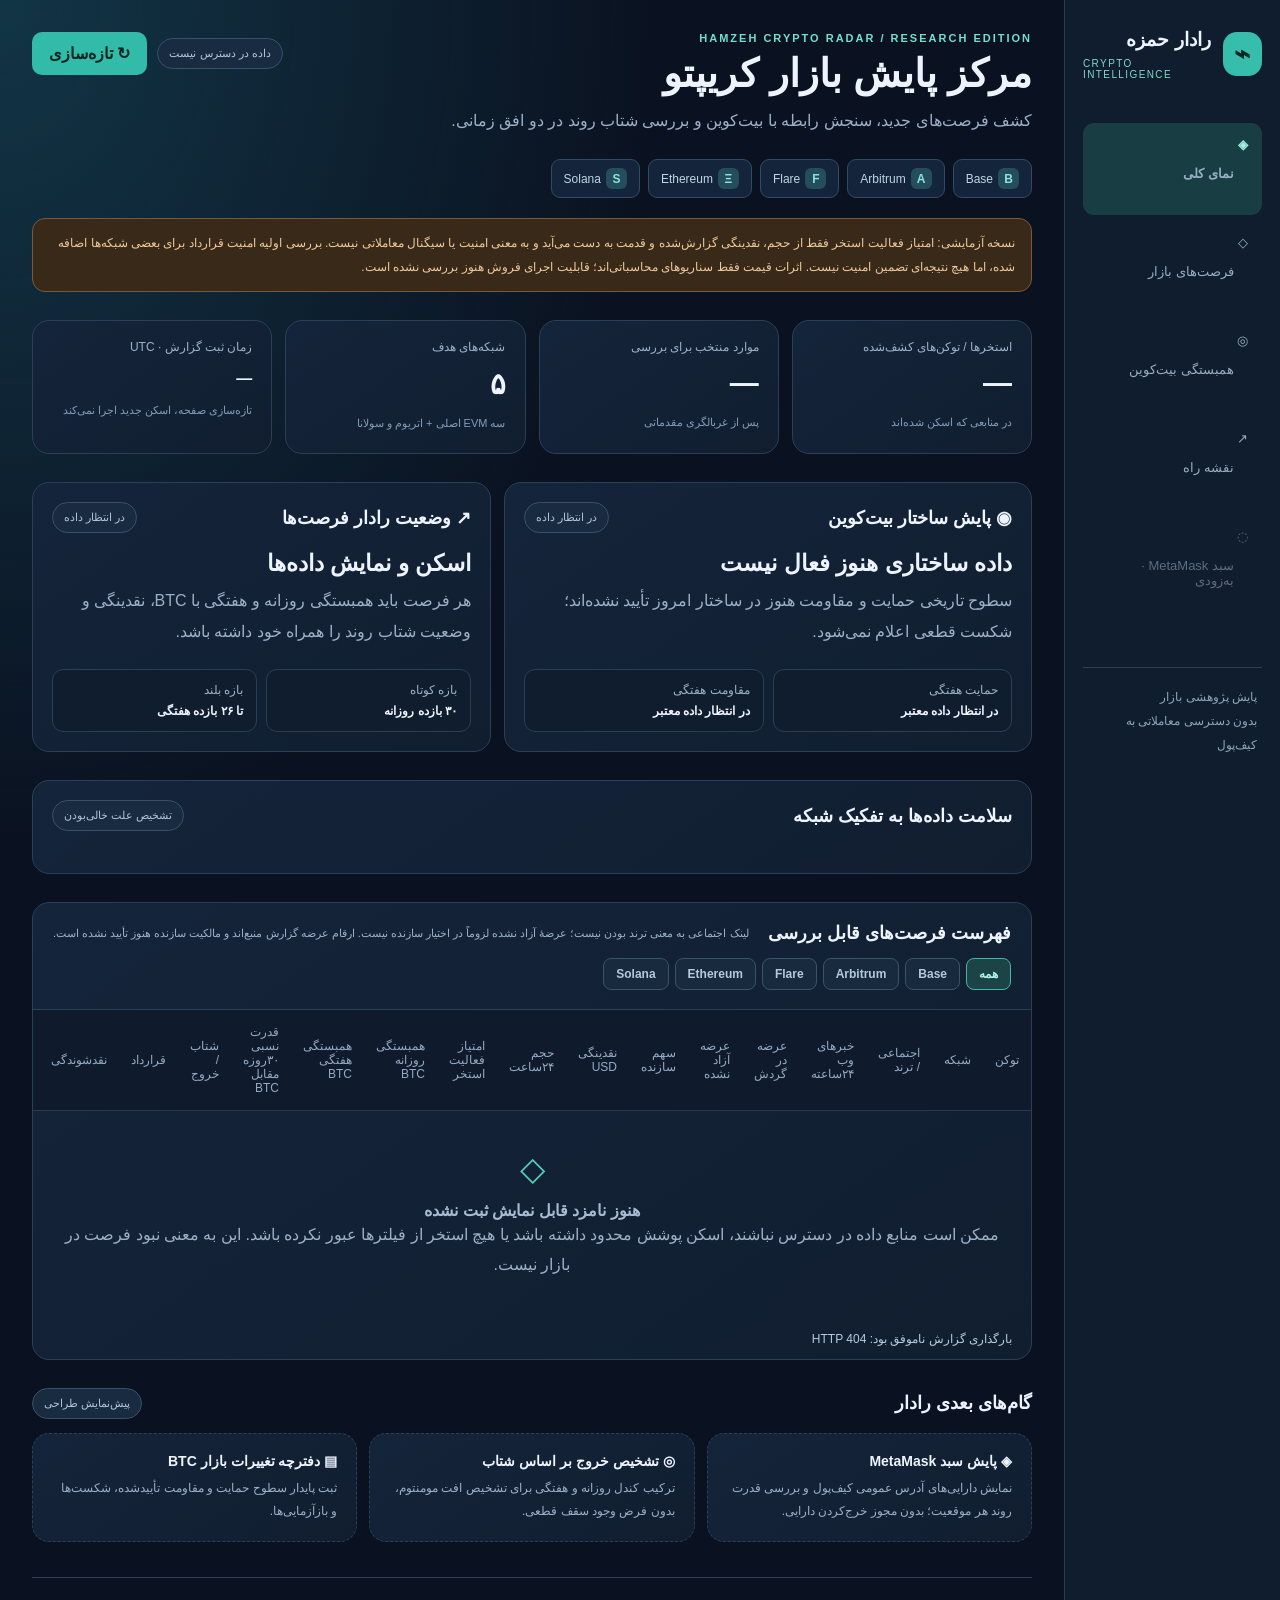
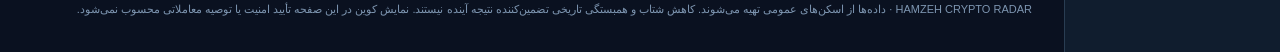
==== index.html @ 7b179d4b "Add clearly labeled sampled web-news column to market opportunities" ====
<!doctype html><html lang="fa" dir="rtl"><head><meta charset="utf-8"><meta name="viewport" content="width=device-width,initial-scale=1"><title>رادار حمزه | Crypto Radar</title><meta name="theme-color" content="#0a1120"><style>
:root{color-scheme:dark;font-family:Tahoma,Arial,sans-serif;color:#edf4ff;background:#0a1120}*{box-sizing:border-box}body{margin:0;background:radial-gradient(ellipse at 0 0,#123546 0,transparent 37%),#0a1120}a{color:#78dfd1;text-decoration:none}a:hover{text-decoration:underline}.layout{display:grid;grid-template-columns:216px minmax(0,1fr);max-width:1500px;margin:auto;min-height:100vh}.sidebar{border-left:1px solid #293d52;background:#101d2e;padding:28px 18px}.logo{display:flex;align-items:center;gap:12px}.mark{display:grid;place-items:center;width:44px;height:44px;border-radius:14px;background:#36bdac;color:#052625;font-size:27px;font-weight:900}.logo b{font-size:19px}.logo small{display:block;font-size:10px;color:#7fdacb;direction:ltr;letter-spacing:1.4px;margin-top:7px}.menu{margin-top:43px}.menu a,.menu span{display:block;color:#99adc5;padding:14px;border-radius:11px;margin-bottom:6px;font-size:13px}.menu .active{background:#183e43;color:#a1efdf;font-weight:bold}.menu .pending{opacity:.55}.sidebarfoot{margin-top:45px;padding:17px 5px;border-top:1px solid #2b4056;color:#8ba6bc;font-size:12px;line-height:2}.content{padding:32px;min-width:0;max-width:1200px;width:100%;margin:auto}header{display:flex;justify-content:space-between;gap:16px;align-items:flex-start;flex-wrap:wrap}h1{font-size:clamp(25px,3.5vw,39px);margin:7px 0 10px}.eyebrow{font-size:11px;letter-spacing:2px;color:#73e0ce;direction:ltr;text-align:right;font-weight:bold}p{color:#9cb0c8;line-height:1.9;margin:0}.actions{display:flex;gap:10px;align-items:center;flex-wrap:wrap}button{cursor:pointer;border:0;border-radius:10px;padding:12px 17px;font:inherit;background:#33bbaa;color:#042521;font-weight:bold}.tag{font-size:11px;color:#b1c5d8;background:#192b40;border:1px solid #38516a;border-radius:99px;padding:8px 11px}.networks{display:flex;flex-wrap:wrap;gap:8px;margin:23px 0 0}.network{border:1px solid #314b62;border-radius:9px;padding:8px 12px;color:#c1d5e6;font-size:12px;background:#14243a}.network strong{display:inline-grid;place-items:center;width:21px;height:21px;border-radius:6px;background:#244d5d;color:#8de5d5;margin-left:5px}.warning{border:1px solid #78593b;background:#382919;color:#efc99b;border-radius:13px;padding:12px 16px;font-size:12px;line-height:2;margin-top:20px}.grid{display:grid;grid-template-columns:repeat(4,minmax(0,1fr));gap:13px}.card{background:linear-gradient(145deg,#14243a,#111e30);border:1px solid #2b4058;border-radius:17px;padding:19px;min-width:0}.section{margin-top:28px}.sectionhead{display:flex;align-items:center;justify-content:space-between;gap:14px;flex-wrap:wrap;margin-bottom:14px}.sectionhead h2{font-size:18px;margin:0}.label{color:#9cb2ca;font-size:12px}.number{font-size:29px;font-weight:800;margin-top:13px;direction:ltr;text-align:right;font-variant-numeric:tabular-nums}.value{font-size:16px;font-weight:700;margin-top:16px;direction:ltr;text-align:right}.fine{font-size:11px;color:#829cb8;line-height:1.9;margin-top:12px}.two{display:grid;grid-template-columns:1.15fr 1fr;gap:13px}.state{font-size:23px;font-weight:bold;margin:17px 0 9px}.rows{display:grid;grid-template-columns:1fr 1fr;gap:9px;margin-top:22px}.mini{border-radius:11px;background:#101d2e;border:1px solid #283f55;padding:13px;font-size:12px}.mini b{display:block;margin-top:7px;color:#edf4ff}.tablecard{padding:0;overflow:hidden}.tabletop{display:flex;justify-content:space-between;align-items:center;padding:19px 20px;gap:14px;flex-wrap:wrap;border-bottom:1px solid #2b4058}.tabletop h2{margin:0;font-size:18px}.filters{display:flex;gap:6px;flex-wrap:wrap}.filter{border:1px solid #37546a;background:#172a3e;border-radius:8px;color:#b5cadd;padding:8px 12px;font-size:12px}.filter.active{border-color:#46b6a9;background:#1c4447;color:#a9f2e5}.scroller{overflow:auto}table{width:100%;min-width:840px;border-collapse:collapse}th,td{text-align:right;padding:15px 12px;border-bottom:1px solid #263950;font-size:12px}th{font-weight:500;color:#95aac4;background:#0f1b2d}td{color:#dee9f4}.ticker{font-weight:800;font-size:13px}.empty{text-align:center;padding:38px 16px;color:#a7bcd3}.empty i{font-size:33px;display:block;font-style:normal;margin-bottom:13px;color:#58cabb}.coming{display:grid;grid-template-columns:repeat(3,1fr);gap:12px}.coming .card{border-style:dashed}.coming h3{margin:0 0 8px;font-size:14px}.coming p{font-size:12px}footer{margin-top:35px;border-top:1px solid #2b4058;padding-top:20px;color:#7d95b0;font-size:11px;line-height:2}#message{font-size:12px;color:#b7cbdd}.mono{font-family:monospace;direction:ltr;unicode-bidi:isolate}
@media(max-width:1100px){.layout{grid-template-columns:74px 1fr}.sidebar{padding:18px 8px}.logo>div:last-child,.sidebarfoot,.menu a span{display:none}.menu a{text-align:center}.content{padding:24px}.grid{grid-template-columns:repeat(2,1fr)}}@media(max-width:740px){.layout{display:block}.sidebar{display:none}.content{padding:19px 13px}.grid,.two,.coming{grid-template-columns:1fr}.rows{grid-template-columns:1fr 1fr}.actions{width:100%}.number{font-size:27px}}
</style></head><body><div class="layout"><aside class="sidebar"><div class="logo"><div class="mark">⌁</div><div><b>رادار حمزه</b><small>CRYPTO INTELLIGENCE</small></div></div><nav class="menu"><a class="active" href="#overview">◈ <span>نمای کلی</span></a><a href="#opportunities">◇ <span>فرصت‌های بازار</span></a><a href="#correlations">◎ <span>همبستگی بیت‌کوین</span></a><a href="#roadmap">↗ <span>نقشه راه</span></a><span class="pending">◌ <span>سبد MetaMask · به‌زودی</span></span></nav><div class="sidebarfoot">پایش پژوهشی بازار<br>بدون دسترسی معاملاتی به کیف‌پول</div></aside><main class="content" id="overview"><header><div><div class="eyebrow">HAMZEH CRYPTO RADAR / RESEARCH EDITION</div><h1>مرکز پایش بازار کریپتو</h1><p>کشف فرصت‌های جدید، سنجش رابطه با بیت‌کوین و بررسی شتاب روند در دو افق زمانی.</p></div><div class="actions"><span class="tag" id="report-status">در حال دریافت گزارش</span><button id="refresh">↻ تازه‌سازی</button></div></header>
<div class="networks" aria-label="شبکه‌های تحت پوشش"><span class="network"><strong>B</strong>Base</span><span class="network"><strong>A</strong>Arbitrum</span><span class="network"><strong>F</strong>Flare</span><span class="network"><strong>Ξ</strong>Ethereum</span><span class="network"><strong>S</strong>Solana</span></div>
<div class="warning">نسخه آزمایشی: امتیاز فعالیت استخر فقط از حجم، نقدینگی گزارش‌شده و قدمت به دست می‌آید و به معنی امنیت یا سیگنال معاملاتی نیست. بررسی اولیه امنیت قرارداد برای بعضی شبکه‌ها اضافه شده، اما هیچ نتیجه‌ای تضمین امنیت نیست. اثرات قیمت فقط سناریوهای محاسباتی‌اند؛ قابلیت اجرای فروش هنوز بررسی نشده است.</div>
<section class="section grid"><div class="card"><div class="label">استخرها / توکن‌های کشف‌شده</div><div class="number" id="found">—</div><div class="fine">در منابعی که اسکن شده‌اند</div></div><div class="card"><div class="label">موارد منتخب برای بررسی</div><div class="number" id="count">—</div><div class="fine">پس از غربالگری مقدماتی</div></div><div class="card"><div class="label">شبکه‌های هدف</div><div class="number">۵</div><div class="fine">سه EVM اصلی + اتریوم و سولانا</div></div><div class="card"><div class="label">زمان ثبت گزارش · UTC</div><div class="value" id="updated">—</div><div class="fine">تازه‌سازی صفحه، اسکن جدید اجرا نمی‌کند</div></div></section>
<section class="section two"><div class="card" id="correlations"><div class="sectionhead"><h2>◉ پایش ساختار بیت‌کوین</h2><span class="tag" id="btc-state">در انتظار داده</span></div><div class="state" id="btc-close">داده ساختاری هنوز فعال نیست</div><p id="btc-note">سطوح تاریخی حمایت و مقاومت هنوز در ساختار امروز تأیید نشده‌اند؛ شکست قطعی اعلام نمی‌شود.</p><div class="rows"><div class="mini"><span class="label">حمایت هفتگی</span><b id="btc-support">در انتظار داده معتبر</b></div><div class="mini"><span class="label">مقاومت هفتگی</span><b id="btc-resistance">در انتظار داده معتبر</b></div></div></div><div class="card"><div class="sectionhead"><h2>↗ وضعیت رادار فرصت‌ها</h2><span class="tag" id="radar-health">در انتظار داده</span></div><div class="state" id="radar-summary">اسکن و نمایش داده‌ها</div><p id="radar-explain">هر فرصت باید همبستگی روزانه و هفتگی با BTC، نقدینگی و وضعیت شتاب روند را همراه خود داشته باشد.</p><div class="rows"><div class="mini"><span class="label">بازه کوتاه</span><b>۳۰ بازده روزانه</b></div><div class="mini"><span class="label">بازه بلند</span><b>تا ۲۶ بازده هفتگی</b></div></div></div></section>
<section class="section"><div class="card"><div class="sectionhead"><h2>سلامت داده‌ها به تفکیک شبکه</h2><span class="tag">تشخیص علت خالی‌بودن</span></div><div id="network-health" class="networks"></div></div></section><section class="section" id="opportunities"><div class="card tablecard"><div class="tabletop"><h2>فهرست فرصت‌های قابل بررسی</h2><p style="font-size:11px">لینک اجتماعی به معنی ترند بودن نیست؛ عرضهٔ آزاد نشده لزوماً در اختیار سازنده نیست. ارقام عرضه گزارش منبع‌اند و مالکیت سازنده هنوز تأیید نشده است.</p><div class="filters"><button class="filter active" data-network="all">همه</button><button class="filter" data-network="base">Base</button><button class="filter" data-network="arbitrum">Arbitrum</button><button class="filter" data-network="flare">Flare</button><button class="filter" data-network="ethereum">Ethereum</button><button class="filter" data-network="solana">Solana</button></div></div><div class="scroller"><table><thead><tr><th>توکن</th><th>شبکه</th><th>اجتماعی / ترند</th><th>خبرهای وب ۲۴ساعته</th><th>عرضه در گردش</th><th>عرضه آزاد نشده</th><th>سهم سازنده</th><th>نقدینگی USD</th><th>حجم ۲۴ساعت</th><th>امتیاز فعالیت استخر</th><th>همبستگی روزانه BTC</th><th>همبستگی هفتگی BTC</th><th>قدرت نسبی ۳۰روزه مقابل BTC</th><th>شتاب / خروج</th><th>قرارداد</th><th>نقدشوندگی</th><th>اثر قیمت تخمینی</th><th>فروش</th><th>منبع</th></tr></thead><tbody id="rows"></tbody></table></div><div class="empty" id="empty" hidden><i>◇</i><b>هنوز نامزد قابل نمایش ثبت نشده</b><p>ممکن است منابع داده در دسترس نباشند، اسکن پوشش محدود داشته باشد یا هیچ استخر از فیلترها عبور نکرده باشد. این به معنی نبود فرصت در بازار نیست.</p></div><div style="padding:13px 19px" id="message" role="status" aria-live="polite"></div></div></section>
<section class="section" id="roadmap"><div class="sectionhead"><h2>گام‌های بعدی رادار</h2><span class="tag">پیش‌نمایش طراحی</span></div><div class="coming"><div class="card"><h3>◈ پایش سبد MetaMask</h3><p>نمایش دارایی‌های آدرس عمومی کیف‌پول و بررسی قدرت روند هر موقعیت؛ بدون مجوز خرج‌کردن دارایی.</p></div><div class="card"><h3>◎ تشخیص خروج بر اساس شتاب</h3><p>ترکیب کندل روزانه و هفتگی برای تشخیص افت مومنتوم، بدون فرض وجود سقف قطعی.</p></div><div class="card"><h3>▤ دفترچه تغییرات بازار BTC</h3><p>ثبت پایدار سطوح حمایت و مقاومت تأییدشده، شکست‌ها و بازآزمایی‌ها.</p></div></div></section><footer>HAMZEH CRYPTO RADAR · داده‌ها از اسکن‌های عمومی تهیه می‌شوند. کاهش شتاب و همبستگی تاریخی تضمین‌کننده نتیجه آینده نیستند. نمایش کوین در این صفحه تأیید امنیت یا توصیه معاملاتی محسوب نمی‌شود.</footer></main></div>
<script>
const $=id=>document.getElementById(id);let all=[],filter='all';const money=n=>Number(n||0).toLocaleString('en-US',{maximumFractionDigits:0});function td(tr,val,cls){const x=document.createElement('td');x.textContent=val;if(cls)x.className=cls;tr.append(x)}
function correlation(obj){if(obj&&obj.status==='ok'&&Number.isFinite(Number(obj.coefficient)))return (obj.coefficient>=0?'+':'')+Number(obj.coefficient).toFixed(2);return 'داده ناکافی'}
function render(){const list=all.filter(x=>filter==='all'||x.network===filter);$('rows').replaceChildren();$('empty').hidden=list.length!==0;for(const x of list){const tr=document.createElement('tr');const namecell=document.createElement('td');const profile=document.createElement('a');profile.textContent=x.symbol||'نامشخص';profile.href='./coin.html?'+new URLSearchParams({network:x.network||'',contract:x.contract||''}).toString();profile.className='ticker';namecell.append(profile);tr.append(namecell);td(tr,x.network||'—');const social=x.social_monitor||{};const supply=x.token_supply||{};const socialCell=document.createElement('td');const socialLinks=social.links||[];if(!socialLinks.length){socialCell.textContent='لینک ثبت نشده · فعالیت سنجیده نشده';}else{socialCell.append(document.createTextNode(socialLinks.length+' لینک · ترند: سنجیده نشده'));for(const link of socialLinks.slice(0,3)){if(typeof link.url==='string'&&link.url.startsWith('https://')){const a=document.createElement('a');a.href=link.url;a.textContent=' ↗ '+String(link.platform||'وب');a.target='_blank';a.rel='noopener noreferrer';socialCell.append(a);}}}tr.append(socialCell);const wa=x.web_attention||{};td(tr,wa.status==='sampled'?String(wa.sample_count_24h)+' خبر نمونه':wa.status==='ambiguous_identity'?'نام مبهم':wa.status==='not_sampled_this_run'?'بررسی‌نشده':'داده ناموجود');td(tr,supply.circulating_supply==null?'نامشخص':money(supply.circulating_supply),'mono');td(tr,supply.unreleased_supply==null?'نامشخص':money(supply.unreleased_supply),'mono');td(tr,supply.creator_held_pct==null?'نامشخص (نیازمند شناسایی کیف‌پول سازنده)':supply.creator_held_pct+'٪');td(tr,'$'+money(x.liquidity_usd),'mono');td(tr,'$'+money(x.volume_24h_usd),'mono');td(tr,(x.security_review||{}).status==='risk_detected'?'⚠️ '+String(x.research_priority??'—'):String(x.research_priority??'—'));td(tr,correlation((x.btc_relationship||{}).daily_30));td(tr,correlation((x.btc_relationship||{}).weekly_26));const rs=((x.relative_strength||{}).periods||{})['30d'];td(tr,rs&&rs.status==='ok'?(rs.relative_return_pct>0?'+':'')+rs.relative_return_pct+'٪':'داده ناکافی');td(tr,x.detail_status==='pending_deep_analysis'?'تحلیل تکمیلی انجام نشده':(x.exit_watch||'نامشخص'));const sr=x.security_review||{};td(tr,sr.status==='risk_detected'?'⚠️ خطر: '+(sr.red_flags||[]).join('، '):sr.status==='no_flags_in_checked_fields'?'بدون هشدار در بررسی محدود':sr.status==='not_supported'?'پوشش ندارد':'تأیید نشده');td(tr,(x.liquidity_review||{}).status==='reported_not_verified'?'داده استخر؛ اجرا بررسی نشده':'تأیید نشده');const scenario=(x.sell_impact_scenarios||[]).find(v=>v.trade_usd===1000);td(tr,scenario&&scenario.status==='hypothetical_model_only'?scenario.estimated_price_impact_pct+'٪ (سناریو)':'داده ناکافی');td(tr,'تأیید نشده');const last=document.createElement('td');if(typeof x.market_url==='string'&&x.market_url.startsWith('https://')){const a=document.createElement('a');a.href=x.market_url;a.textContent='مشاهده ↗';a.target='_blank';a.rel='noopener noreferrer';last.append(a)}else last.textContent='—';tr.append(last);$('rows').append(tr)}}
document.querySelectorAll('[data-network]').forEach(b=>b.onclick=()=>{filter=b.dataset.network;document.querySelectorAll('[data-network]').forEach(x=>x.classList.toggle('active',x===b));render()});
async function load(){
 $('message').textContent='در حال دریافت گزارش ذخیره‌شده...';
 try{
  const response=await fetch('./radar.json?t='+Date.now(),{cache:'no-store'});
  if(!response.ok)throw Error('HTTP '+response.status);
  const d=await response.json();
  if(!Array.isArray(d.candidates))throw Error('ساختار داده معتبر نیست');
  all=d.candidates;
  const btc=d.btc_market_structure||{};
  const levels=d.btc_levels||{};
  const piv=btc.derived_pivots||{};
  const fmtLevel=v=>typeof v==='number'?'$'+money(v)+' (تخمینی)':'هنوز تعیین نشده';
  const evidence=v=>v==='confirmed_daily_acceptance'?'دو کندل روزانه بیرون محدوده':v==='tested_not_confirmed'?'عبور بدون تأیید':'شکست روزانه تأیید نشده';
  const weekly=v=>v&&v.status==='weekly_close_outside_zone'?'؛ بسته‌شدن هفتگی بیرون محدوده':v&&v.status==='weekly_close_not_outside_zone'?'؛ کندل هفتگی شکست را تأیید نکرده':'؛ شواهد هفتگی ناکافی';
  $('btc-state').textContent=btc.status==='observed'?'کندل‌های بسته‌شده':'داده ناکافی';
  $('btc-close').textContent=btc.latest_close_usd?'آخرین بسته‌شدن روزانه BTC: $'+money(btc.latest_close_usd):'بسته‌شدن روزانه نامشخص';
  $('btc-note').textContent=btc.latest_close_utc?'زمان بسته‌شدن: '+btc.latest_close_utc+'؛ این تحلیل تضمین شکست روند نیست.':'داده قابل اتکای BTC در دسترس نیست.';
  $('btc-support').textContent=levels.support?'$'+money(levels.support.lower)+' تا $'+money(levels.support.upper)+' | '+evidence(levels.support_status)+weekly((levels.weekly_confirmation||{}).support):fmtLevel(piv.support);
  $('btc-resistance').textContent=levels.resistance?'$'+money(levels.resistance.lower)+' تا $'+money(levels.resistance.upper)+' | '+evidence(levels.resistance_status)+weekly((levels.weekly_confirmation||{}).resistance):fmtLevel(piv.resistance);
  const reactionName={support_rebound:'حمایت در قیمت بسته‌شدن حفظ شده',resistance_rejection:'برگشت از مقاومت در قیمت بسته‌شدن',break_pending:'عبور اولیه؛ تأیید نشده',confirmed_daily_acceptance:'دو بسته‌شدن روزانه بیرون محدوده',retest_in_progress:'بازآزمایی در جریان',retest_failed:'بازگشت به سوی دیگر محدوده',no_decisive_reaction:'واکنش قاطع دیده نشده',insufficient_data:'داده کافی نیست',unavailable:'داده موجود نیست'};
  const reactions=levels.reactions||{};
  const reactionDetails=['support','resistance'].map(side=>reactionName[(reactions[side]||{}).status]||'نامشخص');
  $('btc-note').textContent += ' | حمایت: '+reactionDetails[0]+' | مقاومت: '+reactionDetails[1]+'. این طبقه‌بندی فقط با قیمت‌های بسته‌شدن انجام شده است.';
  const health=$('network-health');health.replaceChildren();
  for(const [chain,h] of Object.entries(d.network_health||{})){
   const item=document.createElement('div');item.className='network';
   const displayed=h.displayed_candidates||0;
   const label=h.status==='source_unavailable'?'منبع قطع':h.status==='partial_data'?'داده ناقص':h.status==='data_available'?'داده موجود':h.status==='no_eligible_pools_or_incomplete_coverage'?'بدون نامزد / پوشش ناقص':'نامشخص';
   item.textContent=chain+' · '+label+' · '+displayed+' مورد · '+(h.successful_endpoints||0)+'/3 منبع';
   item.title=(h.errors||[]).join(' | ')||'بدون خطای ثبت‌شده';health.append(item);
  }
  $('found').textContent=money(d.discovered_count);
  $('count').textContent=money(all.length);
  $('updated').textContent=d.generated_at?new Date(d.generated_at).toISOString().replace('T',' ').slice(0,16):'نامشخص';
  $('report-status').textContent='گزارش ذخیره‌شده';
  $('radar-health').textContent=all.length?'داده دریافت شد':'فهرست خالی';
  $('radar-summary').textContent=all.length?all.length+' مورد برای بررسی':'نامزدی در فهرست فعلی نیست';
  $('radar-explain').textContent='فهرست پژوهشی است؛ ریسک قرارداد و قابلیت فروش باید جداگانه بررسی شوند.';
  $('message').textContent='این دکمه فقط گزارش منتشرشده را دوباره می‌خواند.';
  render();
 }catch(e){
  $('report-status').textContent='داده در دسترس نیست';
  $('message').textContent='بارگذاری گزارش ناموفق بود: '+e.message;
  all=[];render();
 }
}
$('refresh').onclick=load;
load();
</script></body></html>
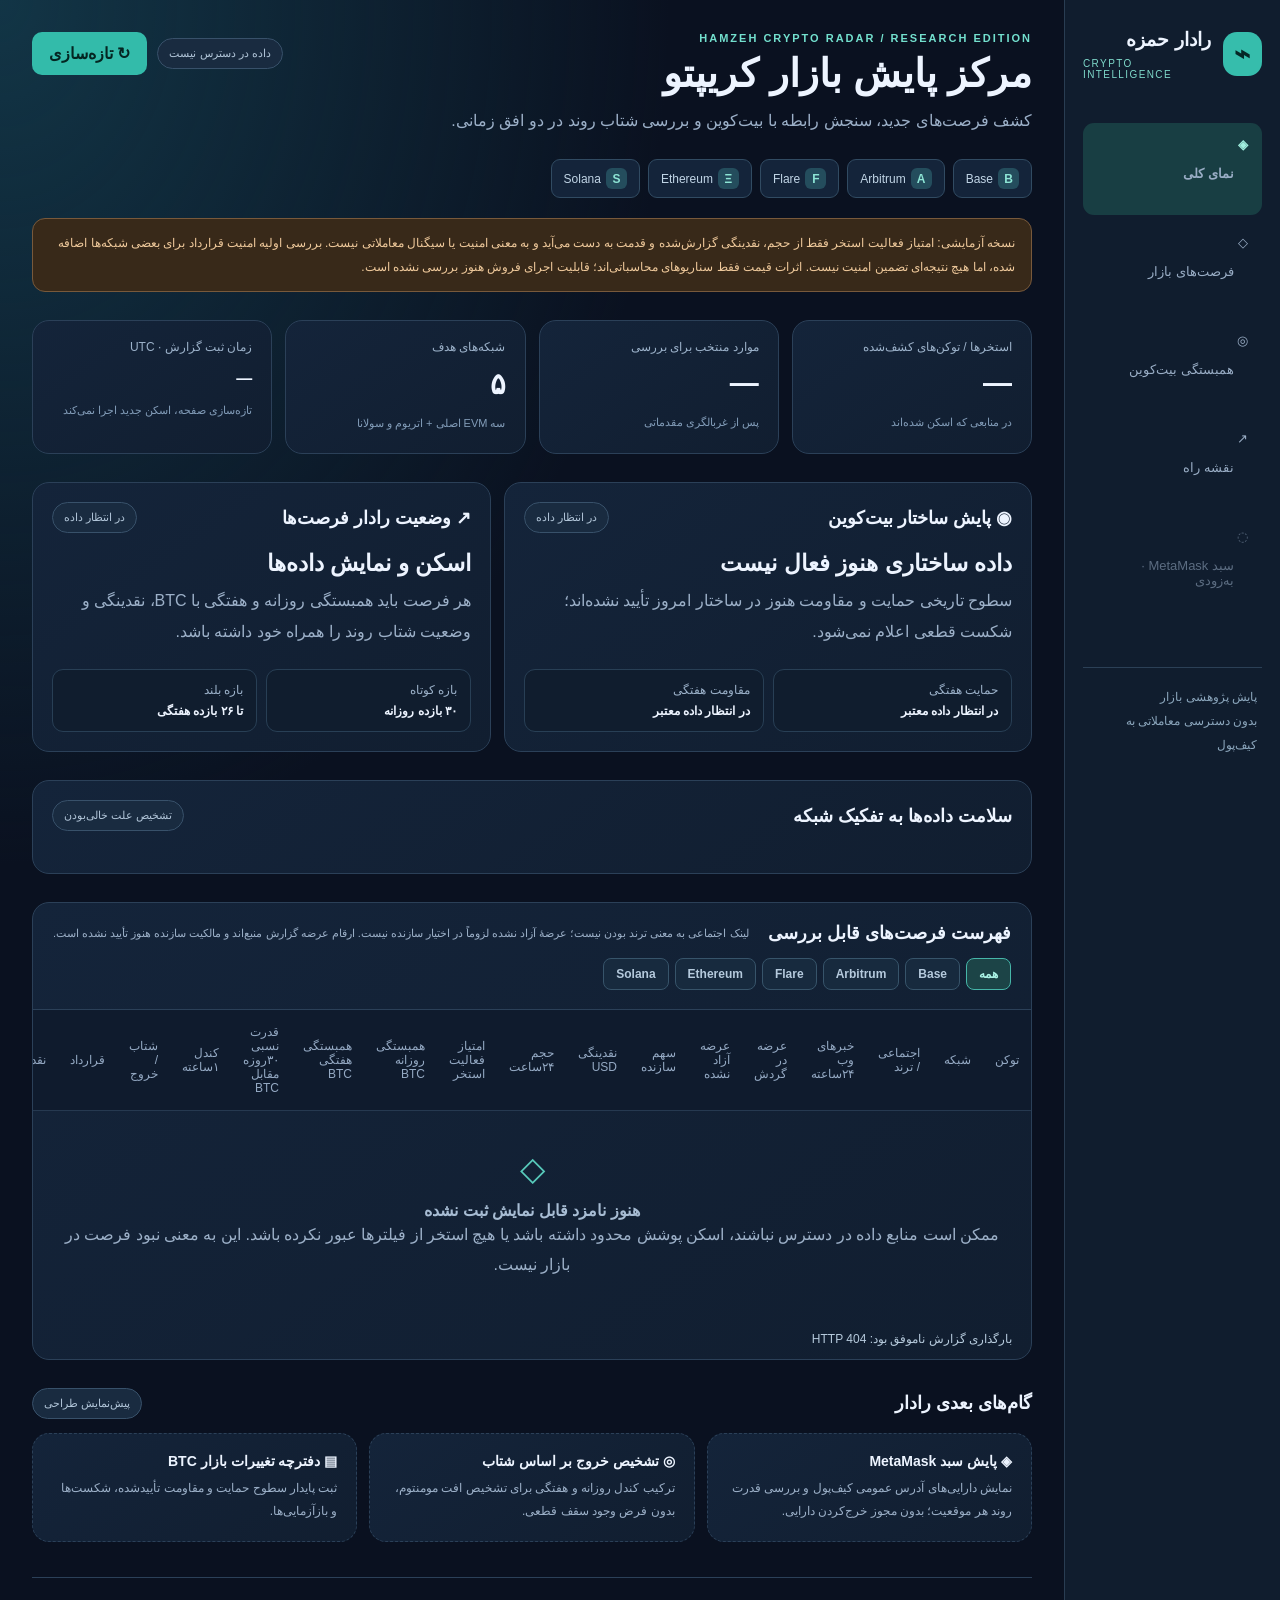
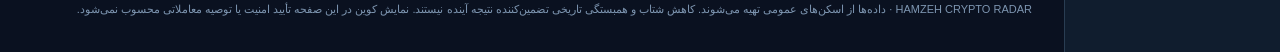
==== commit 639edcc2: "Show hourly closed-candle event status in main crypto watchlist" ====
--- a/index.html
+++ b/index.html
@@ -6,12 +6,12 @@
 <div class="warning">نسخه آزمایشی: امتیاز فعالیت استخر فقط از حجم، نقدینگی گزارش‌شده و قدمت به دست می‌آید و به معنی امنیت یا سیگنال معاملاتی نیست. بررسی اولیه امنیت قرارداد برای بعضی شبکه‌ها اضافه شده، اما هیچ نتیجه‌ای تضمین امنیت نیست. اثرات قیمت فقط سناریوهای محاسباتی‌اند؛ قابلیت اجرای فروش هنوز بررسی نشده است.</div>
 <section class="section grid"><div class="card"><div class="label">استخرها / توکن‌های کشف‌شده</div><div class="number" id="found">—</div><div class="fine">در منابعی که اسکن شده‌اند</div></div><div class="card"><div class="label">موارد منتخب برای بررسی</div><div class="number" id="count">—</div><div class="fine">پس از غربالگری مقدماتی</div></div><div class="card"><div class="label">شبکه‌های هدف</div><div class="number">۵</div><div class="fine">سه EVM اصلی + اتریوم و سولانا</div></div><div class="card"><div class="label">زمان ثبت گزارش · UTC</div><div class="value" id="updated">—</div><div class="fine">تازه‌سازی صفحه، اسکن جدید اجرا نمی‌کند</div></div></section>
 <section class="section two"><div class="card" id="correlations"><div class="sectionhead"><h2>◉ پایش ساختار بیت‌کوین</h2><span class="tag" id="btc-state">در انتظار داده</span></div><div class="state" id="btc-close">داده ساختاری هنوز فعال نیست</div><p id="btc-note">سطوح تاریخی حمایت و مقاومت هنوز در ساختار امروز تأیید نشده‌اند؛ شکست قطعی اعلام نمی‌شود.</p><div class="rows"><div class="mini"><span class="label">حمایت هفتگی</span><b id="btc-support">در انتظار داده معتبر</b></div><div class="mini"><span class="label">مقاومت هفتگی</span><b id="btc-resistance">در انتظار داده معتبر</b></div></div></div><div class="card"><div class="sectionhead"><h2>↗ وضعیت رادار فرصت‌ها</h2><span class="tag" id="radar-health">در انتظار داده</span></div><div class="state" id="radar-summary">اسکن و نمایش داده‌ها</div><p id="radar-explain">هر فرصت باید همبستگی روزانه و هفتگی با BTC، نقدینگی و وضعیت شتاب روند را همراه خود داشته باشد.</p><div class="rows"><div class="mini"><span class="label">بازه کوتاه</span><b>۳۰ بازده روزانه</b></div><div class="mini"><span class="label">بازه بلند</span><b>تا ۲۶ بازده هفتگی</b></div></div></div></section>
-<section class="section"><div class="card"><div class="sectionhead"><h2>سلامت داده‌ها به تفکیک شبکه</h2><span class="tag">تشخیص علت خالی‌بودن</span></div><div id="network-health" class="networks"></div></div></section><section class="section" id="opportunities"><div class="card tablecard"><div class="tabletop"><h2>فهرست فرصت‌های قابل بررسی</h2><p style="font-size:11px">لینک اجتماعی به معنی ترند بودن نیست؛ عرضهٔ آزاد نشده لزوماً در اختیار سازنده نیست. ارقام عرضه گزارش منبع‌اند و مالکیت سازنده هنوز تأیید نشده است.</p><div class="filters"><button class="filter active" data-network="all">همه</button><button class="filter" data-network="base">Base</button><button class="filter" data-network="arbitrum">Arbitrum</button><button class="filter" data-network="flare">Flare</button><button class="filter" data-network="ethereum">Ethereum</button><button class="filter" data-network="solana">Solana</button></div></div><div class="scroller"><table><thead><tr><th>توکن</th><th>شبکه</th><th>اجتماعی / ترند</th><th>خبرهای وب ۲۴ساعته</th><th>عرضه در گردش</th><th>عرضه آزاد نشده</th><th>سهم سازنده</th><th>نقدینگی USD</th><th>حجم ۲۴ساعت</th><th>امتیاز فعالیت استخر</th><th>همبستگی روزانه BTC</th><th>همبستگی هفتگی BTC</th><th>قدرت نسبی ۳۰روزه مقابل BTC</th><th>شتاب / خروج</th><th>قرارداد</th><th>نقدشوندگی</th><th>اثر قیمت تخمینی</th><th>فروش</th><th>منبع</th></tr></thead><tbody id="rows"></tbody></table></div><div class="empty" id="empty" hidden><i>◇</i><b>هنوز نامزد قابل نمایش ثبت نشده</b><p>ممکن است منابع داده در دسترس نباشند، اسکن پوشش محدود داشته باشد یا هیچ استخر از فیلترها عبور نکرده باشد. این به معنی نبود فرصت در بازار نیست.</p></div><div style="padding:13px 19px" id="message" role="status" aria-live="polite"></div></div></section>
+<section class="section"><div class="card"><div class="sectionhead"><h2>سلامت داده‌ها به تفکیک شبکه</h2><span class="tag">تشخیص علت خالی‌بودن</span></div><div id="network-health" class="networks"></div></div></section><section class="section" id="opportunities"><div class="card tablecard"><div class="tabletop"><h2>فهرست فرصت‌های قابل بررسی</h2><p style="font-size:11px">لینک اجتماعی به معنی ترند بودن نیست؛ عرضهٔ آزاد نشده لزوماً در اختیار سازنده نیست. ارقام عرضه گزارش منبع‌اند و مالکیت سازنده هنوز تأیید نشده است.</p><div class="filters"><button class="filter active" data-network="all">همه</button><button class="filter" data-network="base">Base</button><button class="filter" data-network="arbitrum">Arbitrum</button><button class="filter" data-network="flare">Flare</button><button class="filter" data-network="ethereum">Ethereum</button><button class="filter" data-network="solana">Solana</button></div></div><div class="scroller"><table><thead><tr><th>توکن</th><th>شبکه</th><th>اجتماعی / ترند</th><th>خبرهای وب ۲۴ساعته</th><th>عرضه در گردش</th><th>عرضه آزاد نشده</th><th>سهم سازنده</th><th>نقدینگی USD</th><th>حجم ۲۴ساعت</th><th>امتیاز فعالیت استخر</th><th>همبستگی روزانه BTC</th><th>همبستگی هفتگی BTC</th><th>قدرت نسبی ۳۰روزه مقابل BTC</th><th>کندل ۱ساعته</th><th>شتاب / خروج</th><th>قرارداد</th><th>نقدشوندگی</th><th>اثر قیمت تخمینی</th><th>فروش</th><th>منبع</th></tr></thead><tbody id="rows"></tbody></table></div><div class="empty" id="empty" hidden><i>◇</i><b>هنوز نامزد قابل نمایش ثبت نشده</b><p>ممکن است منابع داده در دسترس نباشند، اسکن پوشش محدود داشته باشد یا هیچ استخر از فیلترها عبور نکرده باشد. این به معنی نبود فرصت در بازار نیست.</p></div><div style="padding:13px 19px" id="message" role="status" aria-live="polite"></div></div></section>
 <section class="section" id="roadmap"><div class="sectionhead"><h2>گام‌های بعدی رادار</h2><span class="tag">پیش‌نمایش طراحی</span></div><div class="coming"><div class="card"><h3>◈ پایش سبد MetaMask</h3><p>نمایش دارایی‌های آدرس عمومی کیف‌پول و بررسی قدرت روند هر موقعیت؛ بدون مجوز خرج‌کردن دارایی.</p></div><div class="card"><h3>◎ تشخیص خروج بر اساس شتاب</h3><p>ترکیب کندل روزانه و هفتگی برای تشخیص افت مومنتوم، بدون فرض وجود سقف قطعی.</p></div><div class="card"><h3>▤ دفترچه تغییرات بازار BTC</h3><p>ثبت پایدار سطوح حمایت و مقاومت تأییدشده، شکست‌ها و بازآزمایی‌ها.</p></div></div></section><footer>HAMZEH CRYPTO RADAR · داده‌ها از اسکن‌های عمومی تهیه می‌شوند. کاهش شتاب و همبستگی تاریخی تضمین‌کننده نتیجه آینده نیستند. نمایش کوین در این صفحه تأیید امنیت یا توصیه معاملاتی محسوب نمی‌شود.</footer></main></div>
 <script>
 const $=id=>document.getElementById(id);let all=[],filter='all';const money=n=>Number(n||0).toLocaleString('en-US',{maximumFractionDigits:0});function td(tr,val,cls){const x=document.createElement('td');x.textContent=val;if(cls)x.className=cls;tr.append(x)}
 function correlation(obj){if(obj&&obj.status==='ok'&&Number.isFinite(Number(obj.coefficient)))return (obj.coefficient>=0?'+':'')+Number(obj.coefficient).toFixed(2);return 'داده ناکافی'}
-function render(){const list=all.filter(x=>filter==='all'||x.network===filter);$('rows').replaceChildren();$('empty').hidden=list.length!==0;for(const x of list){const tr=document.createElement('tr');const namecell=document.createElement('td');const profile=document.createElement('a');profile.textContent=x.symbol||'نامشخص';profile.href='./coin.html?'+new URLSearchParams({network:x.network||'',contract:x.contract||''}).toString();profile.className='ticker';namecell.append(profile);tr.append(namecell);td(tr,x.network||'—');const social=x.social_monitor||{};const supply=x.token_supply||{};const socialCell=document.createElement('td');const socialLinks=social.links||[];if(!socialLinks.length){socialCell.textContent='لینک ثبت نشده · فعالیت سنجیده نشده';}else{socialCell.append(document.createTextNode(socialLinks.length+' لینک · ترند: سنجیده نشده'));for(const link of socialLinks.slice(0,3)){if(typeof link.url==='string'&&link.url.startsWith('https://')){const a=document.createElement('a');a.href=link.url;a.textContent=' ↗ '+String(link.platform||'وب');a.target='_blank';a.rel='noopener noreferrer';socialCell.append(a);}}}tr.append(socialCell);const wa=x.web_attention||{};td(tr,wa.status==='sampled'?String(wa.sample_count_24h)+' خبر نمونه':wa.status==='ambiguous_identity'?'نام مبهم':wa.status==='not_sampled_this_run'?'بررسی‌نشده':'داده ناموجود');td(tr,supply.circulating_supply==null?'نامشخص':money(supply.circulating_supply),'mono');td(tr,supply.unreleased_supply==null?'نامشخص':money(supply.unreleased_supply),'mono');td(tr,supply.creator_held_pct==null?'نامشخص (نیازمند شناسایی کیف‌پول سازنده)':supply.creator_held_pct+'٪');td(tr,'$'+money(x.liquidity_usd),'mono');td(tr,'$'+money(x.volume_24h_usd),'mono');td(tr,(x.security_review||{}).status==='risk_detected'?'⚠️ '+String(x.research_priority??'—'):String(x.research_priority??'—'));td(tr,correlation((x.btc_relationship||{}).daily_30));td(tr,correlation((x.btc_relationship||{}).weekly_26));const rs=((x.relative_strength||{}).periods||{})['30d'];td(tr,rs&&rs.status==='ok'?(rs.relative_return_pct>0?'+':'')+rs.relative_return_pct+'٪':'داده ناکافی');td(tr,x.detail_status==='pending_deep_analysis'?'تحلیل تکمیلی انجام نشده':(x.exit_watch||'نامشخص'));const sr=x.security_review||{};td(tr,sr.status==='risk_detected'?'⚠️ خطر: '+(sr.red_flags||[]).join('، '):sr.status==='no_flags_in_checked_fields'?'بدون هشدار در بررسی محدود':sr.status==='not_supported'?'پوشش ندارد':'تأیید نشده');td(tr,(x.liquidity_review||{}).status==='reported_not_verified'?'داده استخر؛ اجرا بررسی نشده':'تأیید نشده');const scenario=(x.sell_impact_scenarios||[]).find(v=>v.trade_usd===1000);td(tr,scenario&&scenario.status==='hypothetical_model_only'?scenario.estimated_price_impact_pct+'٪ (سناریو)':'داده ناکافی');td(tr,'تأیید نشده');const last=document.createElement('td');if(typeof x.market_url==='string'&&x.market_url.startsWith('https://')){const a=document.createElement('a');a.href=x.market_url;a.textContent='مشاهده ↗';a.target='_blank';a.rel='noopener noreferrer';last.append(a)}else last.textContent='—';tr.append(last);$('rows').append(tr)}}
+function render(){const list=all.filter(x=>filter==='all'||x.network===filter);$('rows').replaceChildren();$('empty').hidden=list.length!==0;for(const x of list){const tr=document.createElement('tr');const namecell=document.createElement('td');const profile=document.createElement('a');profile.textContent=x.symbol||'نامشخص';profile.href='./coin.html?'+new URLSearchParams({network:x.network||'',contract:x.contract||''}).toString();profile.className='ticker';namecell.append(profile);tr.append(namecell);td(tr,x.network||'—');const social=x.social_monitor||{};const supply=x.token_supply||{};const socialCell=document.createElement('td');const socialLinks=social.links||[];if(!socialLinks.length){socialCell.textContent='لینک ثبت نشده · فعالیت سنجیده نشده';}else{socialCell.append(document.createTextNode(socialLinks.length+' لینک · ترند: سنجیده نشده'));for(const link of socialLinks.slice(0,3)){if(typeof link.url==='string'&&link.url.startsWith('https://')){const a=document.createElement('a');a.href=link.url;a.textContent=' ↗ '+String(link.platform||'وب');a.target='_blank';a.rel='noopener noreferrer';socialCell.append(a);}}}tr.append(socialCell);const wa=x.web_attention||{};td(tr,wa.status==='sampled'?String(wa.sample_count_24h)+' خبر نمونه':wa.status==='ambiguous_identity'?'نام مبهم':wa.status==='not_sampled_this_run'?'بررسی‌نشده':'داده ناموجود');td(tr,supply.circulating_supply==null?'نامشخص':money(supply.circulating_supply),'mono');td(tr,supply.unreleased_supply==null?'نامشخص':money(supply.unreleased_supply),'mono');td(tr,supply.creator_held_pct==null?'نامشخص (نیازمند شناسایی کیف‌پول سازنده)':supply.creator_held_pct+'٪');td(tr,'$'+money(x.liquidity_usd),'mono');td(tr,'$'+money(x.volume_24h_usd),'mono');td(tr,(x.security_review||{}).status==='risk_detected'?'⚠️ '+String(x.research_priority??'—'):String(x.research_priority??'—'));td(tr,correlation((x.btc_relationship||{}).daily_30));td(tr,correlation((x.btc_relationship||{}).weekly_26));const rs=((x.relative_strength||{}).periods||{})['30d'];td(tr,rs&&rs.status==='ok'?(rs.relative_return_pct>0?'+':'')+rs.relative_return_pct+'٪':'داده ناکافی');const ht=x.hourly_technical||{};td(tr,ht.status==='sufficient'?(ht.signal==='NO_NEW_BOUNDARY_CROSSING'?'بدون عبور تازه':ht.signal):ht.status==='unavailable'?'داده ساعتی موجود نیست':'بررسی ساعتی انجام نشده');td(tr,x.detail_status==='pending_deep_analysis'?'تحلیل تکمیلی انجام نشده':(x.exit_watch||'نامشخص'));const sr=x.security_review||{};td(tr,sr.status==='risk_detected'?'⚠️ خطر: '+(sr.red_flags||[]).join('، '):sr.status==='no_flags_in_checked_fields'?'بدون هشدار در بررسی محدود':sr.status==='not_supported'?'پوشش ندارد':'تأیید نشده');td(tr,(x.liquidity_review||{}).status==='reported_not_verified'?'داده استخر؛ اجرا بررسی نشده':'تأیید نشده');const scenario=(x.sell_impact_scenarios||[]).find(v=>v.trade_usd===1000);td(tr,scenario&&scenario.status==='hypothetical_model_only'?scenario.estimated_price_impact_pct+'٪ (سناریو)':'داده ناکافی');td(tr,'تأیید نشده');const last=document.createElement('td');if(typeof x.market_url==='string'&&x.market_url.startsWith('https://')){const a=document.createElement('a');a.href=x.market_url;a.textContent='مشاهده ↗';a.target='_blank';a.rel='noopener noreferrer';last.append(a)}else last.textContent='—';tr.append(last);$('rows').append(tr)}}
 document.querySelectorAll('[data-network]').forEach(b=>b.onclick=()=>{filter=b.dataset.network;document.querySelectorAll('[data-network]').forEach(x=>x.classList.toggle('active',x===b));render()});
 async function load(){
  $('message').textContent='در حال دریافت گزارش ذخیره‌شده...';
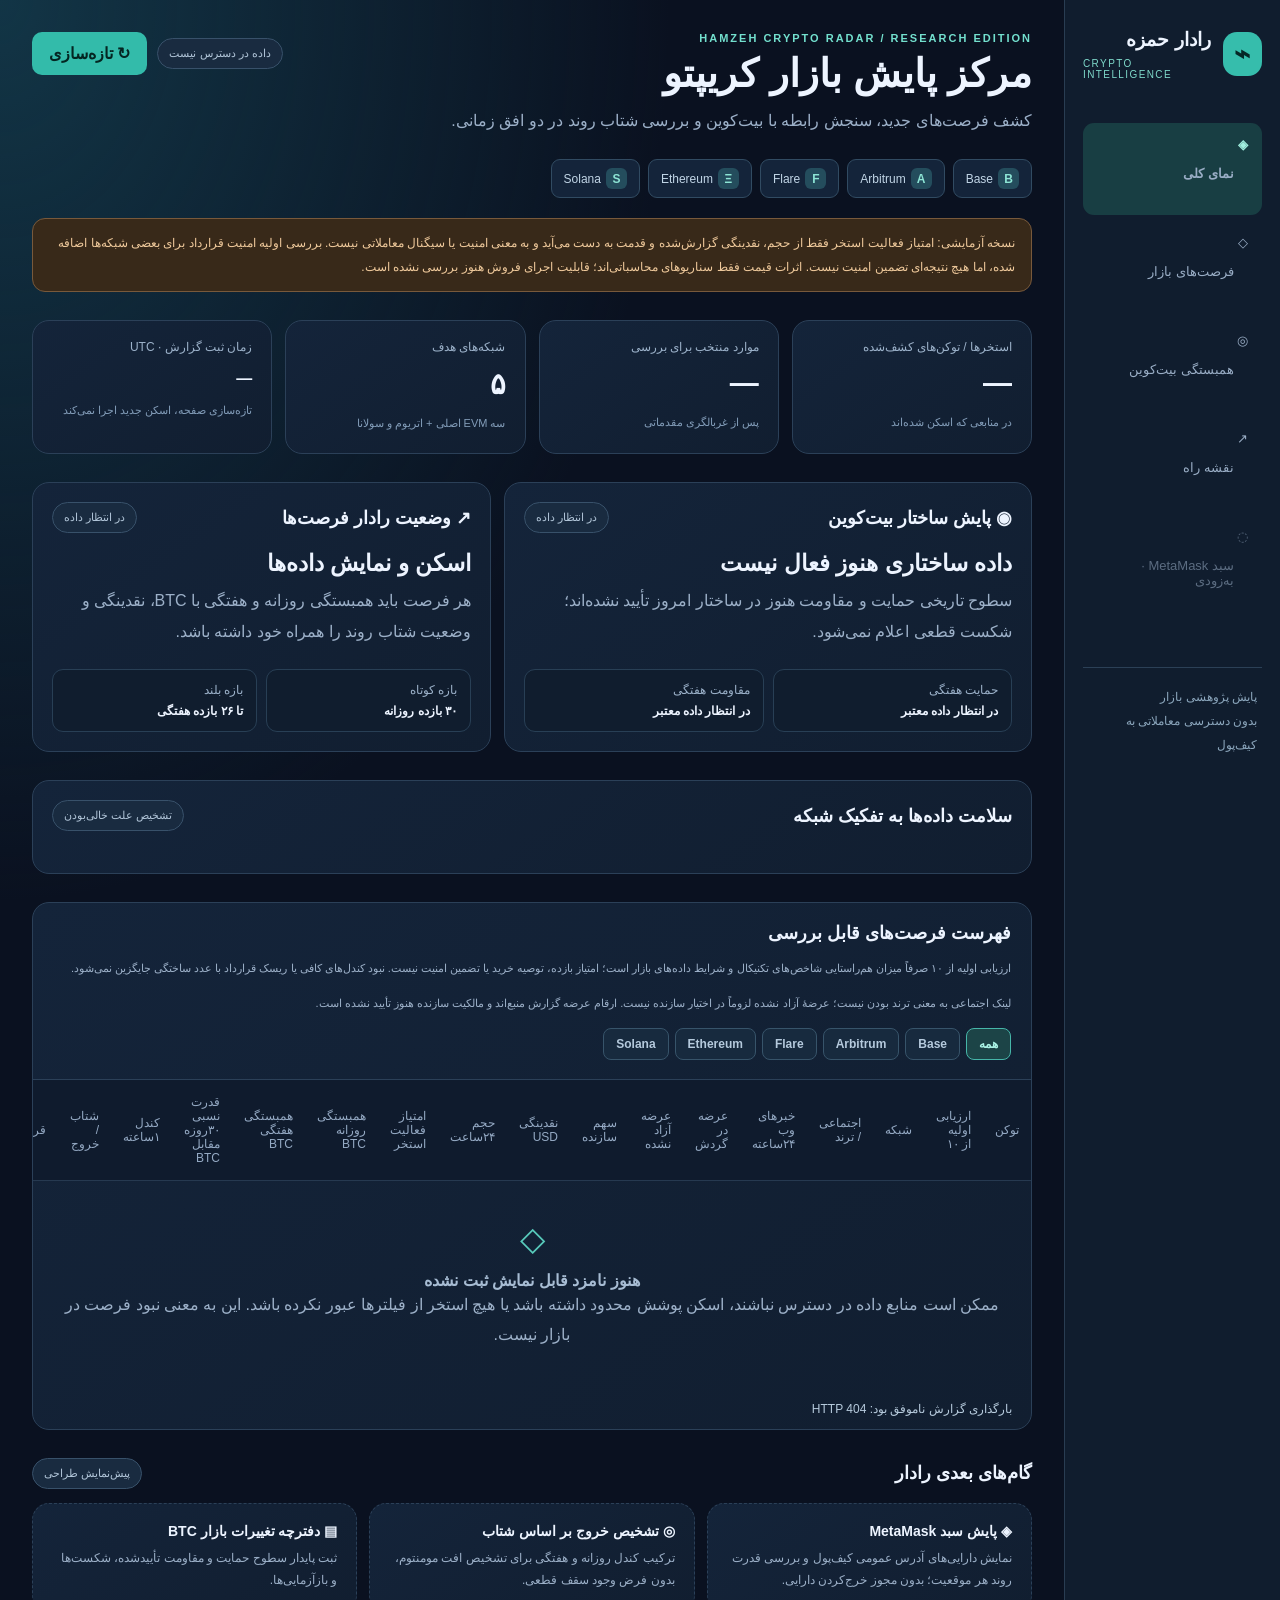
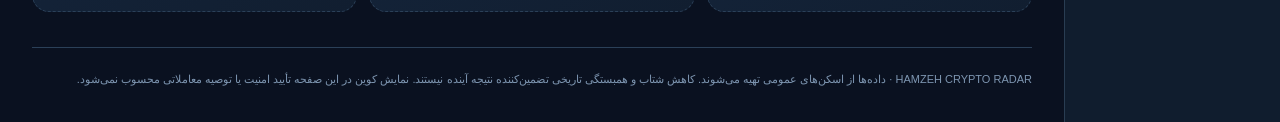
==== commit dc2440ae: "Add cautious ten-point preliminary technical alignment score to dashboard" ====
--- a/index.html
+++ b/index.html
@@ -6,12 +6,30 @@
 <div class="warning">نسخه آزمایشی: امتیاز فعالیت استخر فقط از حجم، نقدینگی گزارش‌شده و قدمت به دست می‌آید و به معنی امنیت یا سیگنال معاملاتی نیست. بررسی اولیه امنیت قرارداد برای بعضی شبکه‌ها اضافه شده، اما هیچ نتیجه‌ای تضمین امنیت نیست. اثرات قیمت فقط سناریوهای محاسباتی‌اند؛ قابلیت اجرای فروش هنوز بررسی نشده است.</div>
 <section class="section grid"><div class="card"><div class="label">استخرها / توکن‌های کشف‌شده</div><div class="number" id="found">—</div><div class="fine">در منابعی که اسکن شده‌اند</div></div><div class="card"><div class="label">موارد منتخب برای بررسی</div><div class="number" id="count">—</div><div class="fine">پس از غربالگری مقدماتی</div></div><div class="card"><div class="label">شبکه‌های هدف</div><div class="number">۵</div><div class="fine">سه EVM اصلی + اتریوم و سولانا</div></div><div class="card"><div class="label">زمان ثبت گزارش · UTC</div><div class="value" id="updated">—</div><div class="fine">تازه‌سازی صفحه، اسکن جدید اجرا نمی‌کند</div></div></section>
 <section class="section two"><div class="card" id="correlations"><div class="sectionhead"><h2>◉ پایش ساختار بیت‌کوین</h2><span class="tag" id="btc-state">در انتظار داده</span></div><div class="state" id="btc-close">داده ساختاری هنوز فعال نیست</div><p id="btc-note">سطوح تاریخی حمایت و مقاومت هنوز در ساختار امروز تأیید نشده‌اند؛ شکست قطعی اعلام نمی‌شود.</p><div class="rows"><div class="mini"><span class="label">حمایت هفتگی</span><b id="btc-support">در انتظار داده معتبر</b></div><div class="mini"><span class="label">مقاومت هفتگی</span><b id="btc-resistance">در انتظار داده معتبر</b></div></div></div><div class="card"><div class="sectionhead"><h2>↗ وضعیت رادار فرصت‌ها</h2><span class="tag" id="radar-health">در انتظار داده</span></div><div class="state" id="radar-summary">اسکن و نمایش داده‌ها</div><p id="radar-explain">هر فرصت باید همبستگی روزانه و هفتگی با BTC، نقدینگی و وضعیت شتاب روند را همراه خود داشته باشد.</p><div class="rows"><div class="mini"><span class="label">بازه کوتاه</span><b>۳۰ بازده روزانه</b></div><div class="mini"><span class="label">بازه بلند</span><b>تا ۲۶ بازده هفتگی</b></div></div></div></section>
-<section class="section"><div class="card"><div class="sectionhead"><h2>سلامت داده‌ها به تفکیک شبکه</h2><span class="tag">تشخیص علت خالی‌بودن</span></div><div id="network-health" class="networks"></div></div></section><section class="section" id="opportunities"><div class="card tablecard"><div class="tabletop"><h2>فهرست فرصت‌های قابل بررسی</h2><p style="font-size:11px">لینک اجتماعی به معنی ترند بودن نیست؛ عرضهٔ آزاد نشده لزوماً در اختیار سازنده نیست. ارقام عرضه گزارش منبع‌اند و مالکیت سازنده هنوز تأیید نشده است.</p><div class="filters"><button class="filter active" data-network="all">همه</button><button class="filter" data-network="base">Base</button><button class="filter" data-network="arbitrum">Arbitrum</button><button class="filter" data-network="flare">Flare</button><button class="filter" data-network="ethereum">Ethereum</button><button class="filter" data-network="solana">Solana</button></div></div><div class="scroller"><table><thead><tr><th>توکن</th><th>شبکه</th><th>اجتماعی / ترند</th><th>خبرهای وب ۲۴ساعته</th><th>عرضه در گردش</th><th>عرضه آزاد نشده</th><th>سهم سازنده</th><th>نقدینگی USD</th><th>حجم ۲۴ساعت</th><th>امتیاز فعالیت استخر</th><th>همبستگی روزانه BTC</th><th>همبستگی هفتگی BTC</th><th>قدرت نسبی ۳۰روزه مقابل BTC</th><th>کندل ۱ساعته</th><th>شتاب / خروج</th><th>قرارداد</th><th>نقدشوندگی</th><th>اثر قیمت تخمینی</th><th>فروش</th><th>منبع</th></tr></thead><tbody id="rows"></tbody></table></div><div class="empty" id="empty" hidden><i>◇</i><b>هنوز نامزد قابل نمایش ثبت نشده</b><p>ممکن است منابع داده در دسترس نباشند، اسکن پوشش محدود داشته باشد یا هیچ استخر از فیلترها عبور نکرده باشد. این به معنی نبود فرصت در بازار نیست.</p></div><div style="padding:13px 19px" id="message" role="status" aria-live="polite"></div></div></section>
+<section class="section"><div class="card"><div class="sectionhead"><h2>سلامت داده‌ها به تفکیک شبکه</h2><span class="tag">تشخیص علت خالی‌بودن</span></div><div id="network-health" class="networks"></div></div></section><section class="section" id="opportunities"><div class="card tablecard"><div class="tabletop"><h2>فهرست فرصت‌های قابل بررسی</h2><p style="font-size:11px">ارزیابی اولیه از ۱۰ صرفاً میزان هم‌راستایی شاخص‌های تکنیکال و شرایط داده‌های بازار است؛ امتیاز بازده، توصیه خرید یا تضمین امنیت نیست. نبود کندل‌های کافی یا ریسک قرارداد با عدد ساختگی جایگزین نمی‌شود.</p><p style="font-size:11px">لینک اجتماعی به معنی ترند بودن نیست؛ عرضهٔ آزاد نشده لزوماً در اختیار سازنده نیست. ارقام عرضه گزارش منبع‌اند و مالکیت سازنده هنوز تأیید نشده است.</p><div class="filters"><button class="filter active" data-network="all">همه</button><button class="filter" data-network="base">Base</button><button class="filter" data-network="arbitrum">Arbitrum</button><button class="filter" data-network="flare">Flare</button><button class="filter" data-network="ethereum">Ethereum</button><button class="filter" data-network="solana">Solana</button></div></div><div class="scroller"><table><thead><tr><th>توکن</th><th>ارزیابی اولیه از ۱۰</th><th>شبکه</th><th>اجتماعی / ترند</th><th>خبرهای وب ۲۴ساعته</th><th>عرضه در گردش</th><th>عرضه آزاد نشده</th><th>سهم سازنده</th><th>نقدینگی USD</th><th>حجم ۲۴ساعت</th><th>امتیاز فعالیت استخر</th><th>همبستگی روزانه BTC</th><th>همبستگی هفتگی BTC</th><th>قدرت نسبی ۳۰روزه مقابل BTC</th><th>کندل ۱ساعته</th><th>شتاب / خروج</th><th>قرارداد</th><th>نقدشوندگی</th><th>اثر قیمت تخمینی</th><th>فروش</th><th>منبع</th></tr></thead><tbody id="rows"></tbody></table></div><div class="empty" id="empty" hidden><i>◇</i><b>هنوز نامزد قابل نمایش ثبت نشده</b><p>ممکن است منابع داده در دسترس نباشند، اسکن پوشش محدود داشته باشد یا هیچ استخر از فیلترها عبور نکرده باشد. این به معنی نبود فرصت در بازار نیست.</p></div><div style="padding:13px 19px" id="message" role="status" aria-live="polite"></div></div></section>
 <section class="section" id="roadmap"><div class="sectionhead"><h2>گام‌های بعدی رادار</h2><span class="tag">پیش‌نمایش طراحی</span></div><div class="coming"><div class="card"><h3>◈ پایش سبد MetaMask</h3><p>نمایش دارایی‌های آدرس عمومی کیف‌پول و بررسی قدرت روند هر موقعیت؛ بدون مجوز خرج‌کردن دارایی.</p></div><div class="card"><h3>◎ تشخیص خروج بر اساس شتاب</h3><p>ترکیب کندل روزانه و هفتگی برای تشخیص افت مومنتوم، بدون فرض وجود سقف قطعی.</p></div><div class="card"><h3>▤ دفترچه تغییرات بازار BTC</h3><p>ثبت پایدار سطوح حمایت و مقاومت تأییدشده، شکست‌ها و بازآزمایی‌ها.</p></div></div></section><footer>HAMZEH CRYPTO RADAR · داده‌ها از اسکن‌های عمومی تهیه می‌شوند. کاهش شتاب و همبستگی تاریخی تضمین‌کننده نتیجه آینده نیستند. نمایش کوین در این صفحه تأیید امنیت یا توصیه معاملاتی محسوب نمی‌شود.</footer></main></div>
 <script>
 const $=id=>document.getElementById(id);let all=[],filter='all';const money=n=>Number(n||0).toLocaleString('en-US',{maximumFractionDigits:0});function td(tr,val,cls){const x=document.createElement('td');x.textContent=val;if(cls)x.className=cls;tr.append(x)}
 function correlation(obj){if(obj&&obj.status==='ok'&&Number.isFinite(Number(obj.coefficient)))return (obj.coefficient>=0?'+':'')+Number(obj.coefficient).toFixed(2);return 'داده ناکافی'}
-function render(){const list=all.filter(x=>filter==='all'||x.network===filter);$('rows').replaceChildren();$('empty').hidden=list.length!==0;for(const x of list){const tr=document.createElement('tr');const namecell=document.createElement('td');const profile=document.createElement('a');profile.textContent=x.symbol||'نامشخص';profile.href='./coin.html?'+new URLSearchParams({network:x.network||'',contract:x.contract||''}).toString();profile.className='ticker';namecell.append(profile);tr.append(namecell);td(tr,x.network||'—');const social=x.social_monitor||{};const supply=x.token_supply||{};const socialCell=document.createElement('td');const socialLinks=social.links||[];if(!socialLinks.length){socialCell.textContent='لینک ثبت نشده · فعالیت سنجیده نشده';}else{socialCell.append(document.createTextNode(socialLinks.length+' لینک · ترند: سنجیده نشده'));for(const link of socialLinks.slice(0,3)){if(typeof link.url==='string'&&link.url.startsWith('https://')){const a=document.createElement('a');a.href=link.url;a.textContent=' ↗ '+String(link.platform||'وب');a.target='_blank';a.rel='noopener noreferrer';socialCell.append(a);}}}tr.append(socialCell);const wa=x.web_attention||{};td(tr,wa.status==='sampled'?String(wa.sample_count_24h)+' خبر نمونه':wa.status==='ambiguous_identity'?'نام مبهم':wa.status==='not_sampled_this_run'?'بررسی‌نشده':'داده ناموجود');td(tr,supply.circulating_supply==null?'نامشخص':money(supply.circulating_supply),'mono');td(tr,supply.unreleased_supply==null?'نامشخص':money(supply.unreleased_supply),'mono');td(tr,supply.creator_held_pct==null?'نامشخص (نیازمند شناسایی کیف‌پول سازنده)':supply.creator_held_pct+'٪');td(tr,'$'+money(x.liquidity_usd),'mono');td(tr,'$'+money(x.volume_24h_usd),'mono');td(tr,(x.security_review||{}).status==='risk_detected'?'⚠️ '+String(x.research_priority??'—'):String(x.research_priority??'—'));td(tr,correlation((x.btc_relationship||{}).daily_30));td(tr,correlation((x.btc_relationship||{}).weekly_26));const rs=((x.relative_strength||{}).periods||{})['30d'];td(tr,rs&&rs.status==='ok'?(rs.relative_return_pct>0?'+':'')+rs.relative_return_pct+'٪':'داده ناکافی');const ht=x.hourly_technical||{};td(tr,ht.status==='sufficient'?(ht.signal==='NO_NEW_BOUNDARY_CROSSING'?'بدون عبور تازه':ht.signal):ht.status==='unavailable'?'داده ساعتی موجود نیست':'بررسی ساعتی انجام نشده');td(tr,x.detail_status==='pending_deep_analysis'?'تحلیل تکمیلی انجام نشده':(x.exit_watch||'نامشخص'));const sr=x.security_review||{};td(tr,sr.status==='risk_detected'?'⚠️ خطر: '+(sr.red_flags||[]).join('، '):sr.status==='no_flags_in_checked_fields'?'بدون هشدار در بررسی محدود':sr.status==='not_supported'?'پوشش ندارد':'تأیید نشده');td(tr,(x.liquidity_review||{}).status==='reported_not_verified'?'داده استخر؛ اجرا بررسی نشده':'تأیید نشده');const scenario=(x.sell_impact_scenarios||[]).find(v=>v.trade_usd===1000);td(tr,scenario&&scenario.status==='hypothetical_model_only'?scenario.estimated_price_impact_pct+'٪ (سناریو)':'داده ناکافی');td(tr,'تأیید نشده');const last=document.createElement('td');if(typeof x.market_url==='string'&&x.market_url.startsWith('https://')){const a=document.createElement('a');a.href=x.market_url;a.textContent='مشاهده ↗';a.target='_blank';a.rel='noopener noreferrer';last.append(a)}else last.textContent='—';tr.append(last);$('rows').append(tr)}}
+function preliminaryScore(x){
+ const hourly=x.hourly_technical||{},daily=(x.timeframes||{}).day||{},weekly=(x.timeframes||{}).week||{};
+ const risk=x.security_review||{};
+ if(risk.status==='risk_detected')return {label:'⚠ ریسک قرارداد',note:'پرچم ریسک؛ نمره ارائه نمی‌شود'};
+ if(hourly.status!=='sufficient'||daily.status!=='ok'||weekly.status!=='ok')return {label:'داده ناکافی',note:'به کندل بسته‌شده ساعتی، روزانه و هفتگی نیاز است'};
+ const liq=Number(x.liquidity_usd),vol=Number(x.volume_24h_usd);
+ if(!Number.isFinite(liq)||!Number.isFinite(vol)||liq<=0)return {label:'داده ناکافی',note:'نقدینگی معتبر در دسترس نیست'};
+ // Descriptive technical alignment score, not expected return or buy advice.
+ let score=2;
+ score+=daily.uptrend?1.5:0;
+ score+=weekly.uptrend?2:0;
+ score+=!daily.decelerating?1:0;
+ score+=!weekly.decelerating?1:0;
+ score+=hourly.signal==='PROVISIONAL_HOURLY_BREAKOUT'?1:hourly.signal==='PROVISIONAL_HOURLY_BREAKDOWN'?0:0.5;
+ score+=Math.min(liq/250000,1);
+ score+=Math.min(vol/100000,1);
+ return {label:(Math.round(Math.min(10,score)*10)/10).toLocaleString('fa-IR')+' از ۱۰',note:'هم‌راستایی روند روزانه/هفتگی، کندل ساعت، حجم و نقدینگی؛ نه احتمال سود یا سیگنال خرید'};
+}
+function render(){const list=all.filter(x=>filter==='all'||x.network===filter);$('rows').replaceChildren();$('empty').hidden=list.length!==0;for(const x of list){const tr=document.createElement('tr');const namecell=document.createElement('td');const profile=document.createElement('a');profile.textContent=x.symbol||'نامشخص';profile.href='./coin.html?'+new URLSearchParams({network:x.network||'',contract:x.contract||''}).toString();profile.className='ticker';namecell.append(profile);tr.append(namecell);const assessment=preliminaryScore(x);const ratingCell=document.createElement('td');ratingCell.textContent=assessment.label;ratingCell.title=assessment.note;ratingCell.style.fontWeight='700';tr.append(ratingCell);td(tr,x.network||'—');const social=x.social_monitor||{};const supply=x.token_supply||{};const socialCell=document.createElement('td');const socialLinks=social.links||[];if(!socialLinks.length){socialCell.textContent='لینک ثبت نشده · فعالیت سنجیده نشده';}else{socialCell.append(document.createTextNode(socialLinks.length+' لینک · ترند: سنجیده نشده'));for(const link of socialLinks.slice(0,3)){if(typeof link.url==='string'&&link.url.startsWith('https://')){const a=document.createElement('a');a.href=link.url;a.textContent=' ↗ '+String(link.platform||'وب');a.target='_blank';a.rel='noopener noreferrer';socialCell.append(a);}}}tr.append(socialCell);const wa=x.web_attention||{};td(tr,wa.status==='sampled'?String(wa.sample_count_24h)+' خبر نمونه':wa.status==='ambiguous_identity'?'نام مبهم':wa.status==='not_sampled_this_run'?'بررسی‌نشده':'داده ناموجود');td(tr,supply.circulating_supply==null?'نامشخص':money(supply.circulating_supply),'mono');td(tr,supply.unreleased_supply==null?'نامشخص':money(supply.unreleased_supply),'mono');td(tr,supply.creator_held_pct==null?'نامشخص (نیازمند شناسایی کیف‌پول سازنده)':supply.creator_held_pct+'٪');td(tr,'$'+money(x.liquidity_usd),'mono');td(tr,'$'+money(x.volume_24h_usd),'mono');td(tr,(x.security_review||{}).status==='risk_detected'?'⚠️ '+String(x.research_priority??'—'):String(x.research_priority??'—'));td(tr,correlation((x.btc_relationship||{}).daily_30));td(tr,correlation((x.btc_relationship||{}).weekly_26));const rs=((x.relative_strength||{}).periods||{})['30d'];td(tr,rs&&rs.status==='ok'?(rs.relative_return_pct>0?'+':'')+rs.relative_return_pct+'٪':'داده ناکافی');const ht=x.hourly_technical||{};td(tr,ht.status==='sufficient'?(ht.signal==='NO_NEW_BOUNDARY_CROSSING'?'بدون عبور تازه':ht.signal):ht.status==='unavailable'?'داده ساعتی موجود نیست':'بررسی ساعتی انجام نشده');td(tr,x.detail_status==='pending_deep_analysis'?'تحلیل تکمیلی انجام نشده':(x.exit_watch||'نامشخص'));const sr=x.security_review||{};td(tr,sr.status==='risk_detected'?'⚠️ خطر: '+(sr.red_flags||[]).join('، '):sr.status==='no_flags_in_checked_fields'?'بدون هشدار در بررسی محدود':sr.status==='not_supported'?'پوشش ندارد':'تأیید نشده');td(tr,(x.liquidity_review||{}).status==='reported_not_verified'?'داده استخر؛ اجرا بررسی نشده':'تأیید نشده');const scenario=(x.sell_impact_scenarios||[]).find(v=>v.trade_usd===1000);td(tr,scenario&&scenario.status==='hypothetical_model_only'?scenario.estimated_price_impact_pct+'٪ (سناریو)':'داده ناکافی');td(tr,'تأیید نشده');const last=document.createElement('td');if(typeof x.market_url==='string'&&x.market_url.startsWith('https://')){const a=document.createElement('a');a.href=x.market_url;a.textContent='مشاهده ↗';a.target='_blank';a.rel='noopener noreferrer';last.append(a)}else last.textContent='—';tr.append(last);$('rows').append(tr)}}
 document.querySelectorAll('[data-network]').forEach(b=>b.onclick=()=>{filter=b.dataset.network;document.querySelectorAll('[data-network]').forEach(x=>x.classList.toggle('active',x===b));render()});
 async function load(){
  $('message').textContent='در حال دریافت گزارش ذخیره‌شده...';
@@ -52,6 +70,22 @@
   $('radar-summary').textContent=all.length?all.length+' مورد برای بررسی':'نامزدی در فهرست فعلی نیست';
   $('radar-explain').textContent='فهرست پژوهشی است؛ ریسک قرارداد و قابلیت فروش باید جداگانه بررسی شوند.';
   $('message').textContent='این دکمه فقط گزارش منتشرشده را دوباره می‌خواند.';
+  try{
+    const hres=await fetch('https://raw.githubusercontent.com/nimania/crypto/hourly-data/hourly.json?t='+Date.now(),{cache:'no-store'});
+    if(hres.ok){
+      const h=await hres.json();
+      const records=h.tokens||{};
+      for(const item of all){
+        const id=item.network+':'+(item.network==='solana'?item.contract:String(item.contract||'').toLowerCase());
+        const recent=records[id];
+        if(recent) {
+          item.hourly_technical=recent;
+          if(recent.last_news)item.web_attention=recent.last_news;
+        }
+      }
+      $('message').textContent='اسکن اصلی: '+(d.generated_at||'نامشخص')+' | پایش سریع: '+(h.generated_at||'هنوز اجرا نشده')+' | پوشش: '+(h.coverage?.processed??0)+' توکن';
+    } else $('message').textContent='پایش سریع هنوز منتشر نشده؛ اطلاعات اسکن اصلی نمایش داده می‌شود.';
+  }catch(error){$('message').textContent='پایش سریع در دسترس نیست؛ اطلاعات اسکن اصلی نمایش داده می‌شود.';}
   render();
  }catch(e){
   $('report-status').textContent='داده در دسترس نیست';
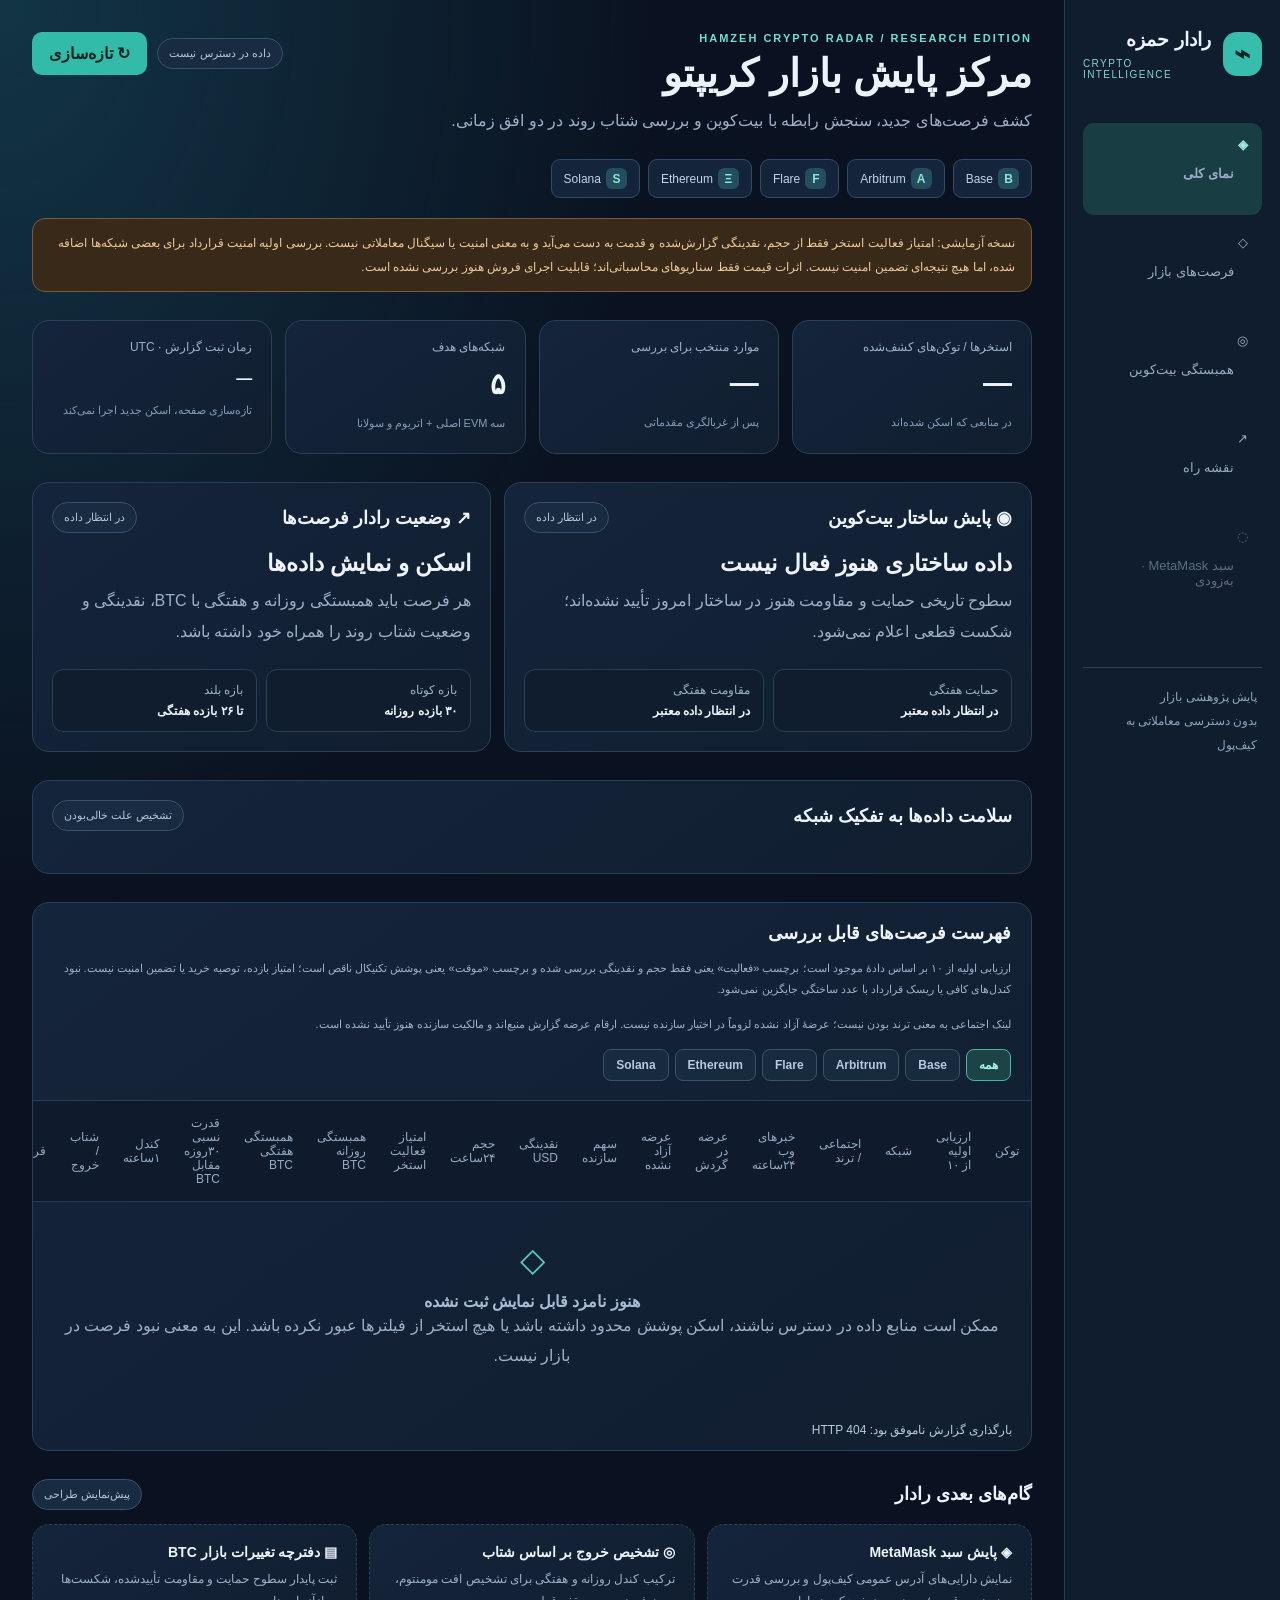
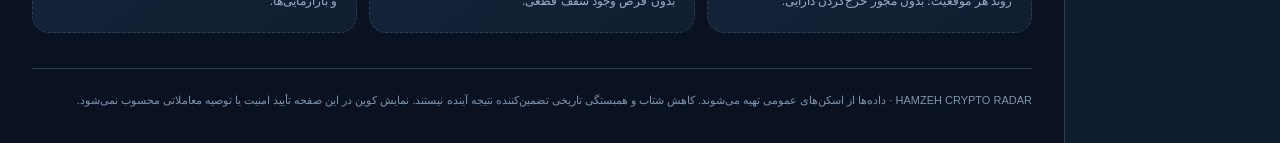
==== commit f60277de: "Provide graded provisional scores without pretending missing technical candles exist" ====
--- a/index.html
+++ b/index.html
@@ -6,28 +6,33 @@
 <div class="warning">نسخه آزمایشی: امتیاز فعالیت استخر فقط از حجم، نقدینگی گزارش‌شده و قدمت به دست می‌آید و به معنی امنیت یا سیگنال معاملاتی نیست. بررسی اولیه امنیت قرارداد برای بعضی شبکه‌ها اضافه شده، اما هیچ نتیجه‌ای تضمین امنیت نیست. اثرات قیمت فقط سناریوهای محاسباتی‌اند؛ قابلیت اجرای فروش هنوز بررسی نشده است.</div>
 <section class="section grid"><div class="card"><div class="label">استخرها / توکن‌های کشف‌شده</div><div class="number" id="found">—</div><div class="fine">در منابعی که اسکن شده‌اند</div></div><div class="card"><div class="label">موارد منتخب برای بررسی</div><div class="number" id="count">—</div><div class="fine">پس از غربالگری مقدماتی</div></div><div class="card"><div class="label">شبکه‌های هدف</div><div class="number">۵</div><div class="fine">سه EVM اصلی + اتریوم و سولانا</div></div><div class="card"><div class="label">زمان ثبت گزارش · UTC</div><div class="value" id="updated">—</div><div class="fine">تازه‌سازی صفحه، اسکن جدید اجرا نمی‌کند</div></div></section>
 <section class="section two"><div class="card" id="correlations"><div class="sectionhead"><h2>◉ پایش ساختار بیت‌کوین</h2><span class="tag" id="btc-state">در انتظار داده</span></div><div class="state" id="btc-close">داده ساختاری هنوز فعال نیست</div><p id="btc-note">سطوح تاریخی حمایت و مقاومت هنوز در ساختار امروز تأیید نشده‌اند؛ شکست قطعی اعلام نمی‌شود.</p><div class="rows"><div class="mini"><span class="label">حمایت هفتگی</span><b id="btc-support">در انتظار داده معتبر</b></div><div class="mini"><span class="label">مقاومت هفتگی</span><b id="btc-resistance">در انتظار داده معتبر</b></div></div></div><div class="card"><div class="sectionhead"><h2>↗ وضعیت رادار فرصت‌ها</h2><span class="tag" id="radar-health">در انتظار داده</span></div><div class="state" id="radar-summary">اسکن و نمایش داده‌ها</div><p id="radar-explain">هر فرصت باید همبستگی روزانه و هفتگی با BTC، نقدینگی و وضعیت شتاب روند را همراه خود داشته باشد.</p><div class="rows"><div class="mini"><span class="label">بازه کوتاه</span><b>۳۰ بازده روزانه</b></div><div class="mini"><span class="label">بازه بلند</span><b>تا ۲۶ بازده هفتگی</b></div></div></div></section>
-<section class="section"><div class="card"><div class="sectionhead"><h2>سلامت داده‌ها به تفکیک شبکه</h2><span class="tag">تشخیص علت خالی‌بودن</span></div><div id="network-health" class="networks"></div></div></section><section class="section" id="opportunities"><div class="card tablecard"><div class="tabletop"><h2>فهرست فرصت‌های قابل بررسی</h2><p style="font-size:11px">ارزیابی اولیه از ۱۰ صرفاً میزان هم‌راستایی شاخص‌های تکنیکال و شرایط داده‌های بازار است؛ امتیاز بازده، توصیه خرید یا تضمین امنیت نیست. نبود کندل‌های کافی یا ریسک قرارداد با عدد ساختگی جایگزین نمی‌شود.</p><p style="font-size:11px">لینک اجتماعی به معنی ترند بودن نیست؛ عرضهٔ آزاد نشده لزوماً در اختیار سازنده نیست. ارقام عرضه گزارش منبع‌اند و مالکیت سازنده هنوز تأیید نشده است.</p><div class="filters"><button class="filter active" data-network="all">همه</button><button class="filter" data-network="base">Base</button><button class="filter" data-network="arbitrum">Arbitrum</button><button class="filter" data-network="flare">Flare</button><button class="filter" data-network="ethereum">Ethereum</button><button class="filter" data-network="solana">Solana</button></div></div><div class="scroller"><table><thead><tr><th>توکن</th><th>ارزیابی اولیه از ۱۰</th><th>شبکه</th><th>اجتماعی / ترند</th><th>خبرهای وب ۲۴ساعته</th><th>عرضه در گردش</th><th>عرضه آزاد نشده</th><th>سهم سازنده</th><th>نقدینگی USD</th><th>حجم ۲۴ساعت</th><th>امتیاز فعالیت استخر</th><th>همبستگی روزانه BTC</th><th>همبستگی هفتگی BTC</th><th>قدرت نسبی ۳۰روزه مقابل BTC</th><th>کندل ۱ساعته</th><th>شتاب / خروج</th><th>قرارداد</th><th>نقدشوندگی</th><th>اثر قیمت تخمینی</th><th>فروش</th><th>منبع</th></tr></thead><tbody id="rows"></tbody></table></div><div class="empty" id="empty" hidden><i>◇</i><b>هنوز نامزد قابل نمایش ثبت نشده</b><p>ممکن است منابع داده در دسترس نباشند، اسکن پوشش محدود داشته باشد یا هیچ استخر از فیلترها عبور نکرده باشد. این به معنی نبود فرصت در بازار نیست.</p></div><div style="padding:13px 19px" id="message" role="status" aria-live="polite"></div></div></section>
+<section class="section"><div class="card"><div class="sectionhead"><h2>سلامت داده‌ها به تفکیک شبکه</h2><span class="tag">تشخیص علت خالی‌بودن</span></div><div id="network-health" class="networks"></div></div></section><section class="section" id="opportunities"><div class="card tablecard"><div class="tabletop"><h2>فهرست فرصت‌های قابل بررسی</h2><p style="font-size:11px">ارزیابی اولیه از ۱۰ بر اساس دادهٔ موجود است؛ برچسب «فعالیت» یعنی فقط حجم و نقدینگی بررسی شده و برچسب «موقت» یعنی پوشش تکنیکال ناقص است؛ امتیاز بازده، توصیه خرید یا تضمین امنیت نیست. نبود کندل‌های کافی یا ریسک قرارداد با عدد ساختگی جایگزین نمی‌شود.</p><p style="font-size:11px">لینک اجتماعی به معنی ترند بودن نیست؛ عرضهٔ آزاد نشده لزوماً در اختیار سازنده نیست. ارقام عرضه گزارش منبع‌اند و مالکیت سازنده هنوز تأیید نشده است.</p><div class="filters"><button class="filter active" data-network="all">همه</button><button class="filter" data-network="base">Base</button><button class="filter" data-network="arbitrum">Arbitrum</button><button class="filter" data-network="flare">Flare</button><button class="filter" data-network="ethereum">Ethereum</button><button class="filter" data-network="solana">Solana</button></div></div><div class="scroller"><table><thead><tr><th>توکن</th><th>ارزیابی اولیه از ۱۰</th><th>شبکه</th><th>اجتماعی / ترند</th><th>خبرهای وب ۲۴ساعته</th><th>عرضه در گردش</th><th>عرضه آزاد نشده</th><th>سهم سازنده</th><th>نقدینگی USD</th><th>حجم ۲۴ساعت</th><th>امتیاز فعالیت استخر</th><th>همبستگی روزانه BTC</th><th>همبستگی هفتگی BTC</th><th>قدرت نسبی ۳۰روزه مقابل BTC</th><th>کندل ۱ساعته</th><th>شتاب / خروج</th><th>قرارداد</th><th>نقدشوندگی</th><th>اثر قیمت تخمینی</th><th>فروش</th><th>منبع</th></tr></thead><tbody id="rows"></tbody></table></div><div class="empty" id="empty" hidden><i>◇</i><b>هنوز نامزد قابل نمایش ثبت نشده</b><p>ممکن است منابع داده در دسترس نباشند، اسکن پوشش محدود داشته باشد یا هیچ استخر از فیلترها عبور نکرده باشد. این به معنی نبود فرصت در بازار نیست.</p></div><div style="padding:13px 19px" id="message" role="status" aria-live="polite"></div></div></section>
 <section class="section" id="roadmap"><div class="sectionhead"><h2>گام‌های بعدی رادار</h2><span class="tag">پیش‌نمایش طراحی</span></div><div class="coming"><div class="card"><h3>◈ پایش سبد MetaMask</h3><p>نمایش دارایی‌های آدرس عمومی کیف‌پول و بررسی قدرت روند هر موقعیت؛ بدون مجوز خرج‌کردن دارایی.</p></div><div class="card"><h3>◎ تشخیص خروج بر اساس شتاب</h3><p>ترکیب کندل روزانه و هفتگی برای تشخیص افت مومنتوم، بدون فرض وجود سقف قطعی.</p></div><div class="card"><h3>▤ دفترچه تغییرات بازار BTC</h3><p>ثبت پایدار سطوح حمایت و مقاومت تأییدشده، شکست‌ها و بازآزمایی‌ها.</p></div></div></section><footer>HAMZEH CRYPTO RADAR · داده‌ها از اسکن‌های عمومی تهیه می‌شوند. کاهش شتاب و همبستگی تاریخی تضمین‌کننده نتیجه آینده نیستند. نمایش کوین در این صفحه تأیید امنیت یا توصیه معاملاتی محسوب نمی‌شود.</footer></main></div>
 <script>
 const $=id=>document.getElementById(id);let all=[],filter='all';const money=n=>Number(n||0).toLocaleString('en-US',{maximumFractionDigits:0});function td(tr,val,cls){const x=document.createElement('td');x.textContent=val;if(cls)x.className=cls;tr.append(x)}
 function correlation(obj){if(obj&&obj.status==='ok'&&Number.isFinite(Number(obj.coefficient)))return (obj.coefficient>=0?'+':'')+Number(obj.coefficient).toFixed(2);return 'داده ناکافی'}
 function preliminaryScore(x){
- const hourly=x.hourly_technical||{},daily=(x.timeframes||{}).day||{},weekly=(x.timeframes||{}).week||{};
+ const h=x.hourly_technical||{},d=(x.timeframes||{}).day||{},w=(x.timeframes||{}).week||{};
  const risk=x.security_review||{};
- if(risk.status==='risk_detected')return {label:'⚠ ریسک قرارداد',note:'پرچم ریسک؛ نمره ارائه نمی‌شود'};
- if(hourly.status!=='sufficient'||daily.status!=='ok'||weekly.status!=='ok')return {label:'داده ناکافی',note:'به کندل بسته‌شده ساعتی، روزانه و هفتگی نیاز است'};
+ if(risk.status==='risk_detected')return {label:'⚠ ریسک قرارداد',note:'ریسک مشخص قرارداد؛ امتیاز ارائه نمی‌شود'};
  const liq=Number(x.liquidity_usd),vol=Number(x.volume_24h_usd);
- if(!Number.isFinite(liq)||!Number.isFinite(vol)||liq<=0)return {label:'داده ناکافی',note:'نقدینگی معتبر در دسترس نیست'};
- // Descriptive technical alignment score, not expected return or buy advice.
- let score=2;
- score+=daily.uptrend?1.5:0;
- score+=weekly.uptrend?2:0;
- score+=!daily.decelerating?1:0;
- score+=!weekly.decelerating?1:0;
- score+=hourly.signal==='PROVISIONAL_HOURLY_BREAKOUT'?1:hourly.signal==='PROVISIONAL_HOURLY_BREAKDOWN'?0:0.5;
- score+=Math.min(liq/250000,1);
- score+=Math.min(vol/100000,1);
- return {label:(Math.round(Math.min(10,score)*10)/10).toLocaleString('fa-IR')+' از ۱۰',note:'هم‌راستایی روند روزانه/هفتگی، کندل ساعت، حجم و نقدینگی؛ نه احتمال سود یا سیگنال خرید'};
+ if(!Number.isFinite(liq)||!Number.isFinite(vol)||liq<=0||vol<0)return {label:'داده ناکافی',note:'نقدینگی یا حجم معتبر موجود نیست'};
+ // Neutral midpoint for unknown technical timeframes, never infer directional momentum from liquidity.
+ const technical=[];
+ if(h.status==='sufficient')technical.push({value:h.signal==='PROVISIONAL_HOURLY_BREAKOUT'?8:h.signal==='PROVISIONAL_HOURLY_BREAKDOWN'?2:5,weight:2});
+ if(d.status==='ok')technical.push({value:(d.uptrend?7:3)+(d.decelerating?-1:1),weight:3});
+ if(w.status==='ok')technical.push({value:(w.uptrend?7:3)+(w.decelerating?-1:1),weight:3});
+ const market=5*Math.min(liq/250000,1)+5*Math.min(vol/100000,1);
+ if(!technical.length){
+  return {label:(Math.round(market*10)/10).toLocaleString('fa-IR')+' /۱۰ · فعالیت',
+   note:'فقط فعالیت بازار (حجم و نقدینگی)؛ تحلیل تکنیکال هنوز کافی نیست. این عدد امتیاز فرصت یا احتمال سود نیست.'};
+ }
+ const tw=technical.reduce((a,t)=>a+t.weight,0);
+ const signal=technical.reduce((a,t)=>a+t.value*t.weight,0)/tw;
+ const score=0.8*signal+0.2*market;
+ const confidence=tw===8?'پوشش کامل':tw>=5?'پوشش متوسط':'پوشش محدود';
+ return {label:(Math.round(score*10)/10).toLocaleString('fa-IR')+' /۱۰ · '+(tw===8?'تکنیکال':'موقت'),
+ note:confidence+'؛ نمرهٔ توصیفی هم‌راستایی داده‌ها است، نه پیش‌بینی قیمت یا توصیهٔ خرید'};
 }
 function render(){const list=all.filter(x=>filter==='all'||x.network===filter);$('rows').replaceChildren();$('empty').hidden=list.length!==0;for(const x of list){const tr=document.createElement('tr');const namecell=document.createElement('td');const profile=document.createElement('a');profile.textContent=x.symbol||'نامشخص';profile.href='./coin.html?'+new URLSearchParams({network:x.network||'',contract:x.contract||''}).toString();profile.className='ticker';namecell.append(profile);tr.append(namecell);const assessment=preliminaryScore(x);const ratingCell=document.createElement('td');ratingCell.textContent=assessment.label;ratingCell.title=assessment.note;ratingCell.style.fontWeight='700';tr.append(ratingCell);td(tr,x.network||'—');const social=x.social_monitor||{};const supply=x.token_supply||{};const socialCell=document.createElement('td');const socialLinks=social.links||[];if(!socialLinks.length){socialCell.textContent='لینک ثبت نشده · فعالیت سنجیده نشده';}else{socialCell.append(document.createTextNode(socialLinks.length+' لینک · ترند: سنجیده نشده'));for(const link of socialLinks.slice(0,3)){if(typeof link.url==='string'&&link.url.startsWith('https://')){const a=document.createElement('a');a.href=link.url;a.textContent=' ↗ '+String(link.platform||'وب');a.target='_blank';a.rel='noopener noreferrer';socialCell.append(a);}}}tr.append(socialCell);const wa=x.web_attention||{};td(tr,wa.status==='sampled'?String(wa.sample_count_24h)+' خبر نمونه':wa.status==='ambiguous_identity'?'نام مبهم':wa.status==='not_sampled_this_run'?'بررسی‌نشده':'داده ناموجود');td(tr,supply.circulating_supply==null?'نامشخص':money(supply.circulating_supply),'mono');td(tr,supply.unreleased_supply==null?'نامشخص':money(supply.unreleased_supply),'mono');td(tr,supply.creator_held_pct==null?'نامشخص (نیازمند شناسایی کیف‌پول سازنده)':supply.creator_held_pct+'٪');td(tr,'$'+money(x.liquidity_usd),'mono');td(tr,'$'+money(x.volume_24h_usd),'mono');td(tr,(x.security_review||{}).status==='risk_detected'?'⚠️ '+String(x.research_priority??'—'):String(x.research_priority??'—'));td(tr,correlation((x.btc_relationship||{}).daily_30));td(tr,correlation((x.btc_relationship||{}).weekly_26));const rs=((x.relative_strength||{}).periods||{})['30d'];td(tr,rs&&rs.status==='ok'?(rs.relative_return_pct>0?'+':'')+rs.relative_return_pct+'٪':'داده ناکافی');const ht=x.hourly_technical||{};td(tr,ht.status==='sufficient'?(ht.signal==='NO_NEW_BOUNDARY_CROSSING'?'بدون عبور تازه':ht.signal):ht.status==='unavailable'?'داده ساعتی موجود نیست':'بررسی ساعتی انجام نشده');td(tr,x.detail_status==='pending_deep_analysis'?'تحلیل تکمیلی انجام نشده':(x.exit_watch||'نامشخص'));const sr=x.security_review||{};td(tr,sr.status==='risk_detected'?'⚠️ خطر: '+(sr.red_flags||[]).join('، '):sr.status==='no_flags_in_checked_fields'?'بدون هشدار در بررسی محدود':sr.status==='not_supported'?'پوشش ندارد':'تأیید نشده');td(tr,(x.liquidity_review||{}).status==='reported_not_verified'?'داده استخر؛ اجرا بررسی نشده':'تأیید نشده');const scenario=(x.sell_impact_scenarios||[]).find(v=>v.trade_usd===1000);td(tr,scenario&&scenario.status==='hypothetical_model_only'?scenario.estimated_price_impact_pct+'٪ (سناریو)':'داده ناکافی');td(tr,'تأیید نشده');const last=document.createElement('td');if(typeof x.market_url==='string'&&x.market_url.startsWith('https://')){const a=document.createElement('a');a.href=x.market_url;a.textContent='مشاهده ↗';a.target='_blank';a.rel='noopener noreferrer';last.append(a)}else last.textContent='—';tr.append(last);$('rows').append(tr)}}
 document.querySelectorAll('[data-network]').forEach(b=>b.onclick=()=>{filter=b.dataset.network;document.querySelectorAll('[data-network]').forEach(x=>x.classList.toggle('active',x===b));render()});
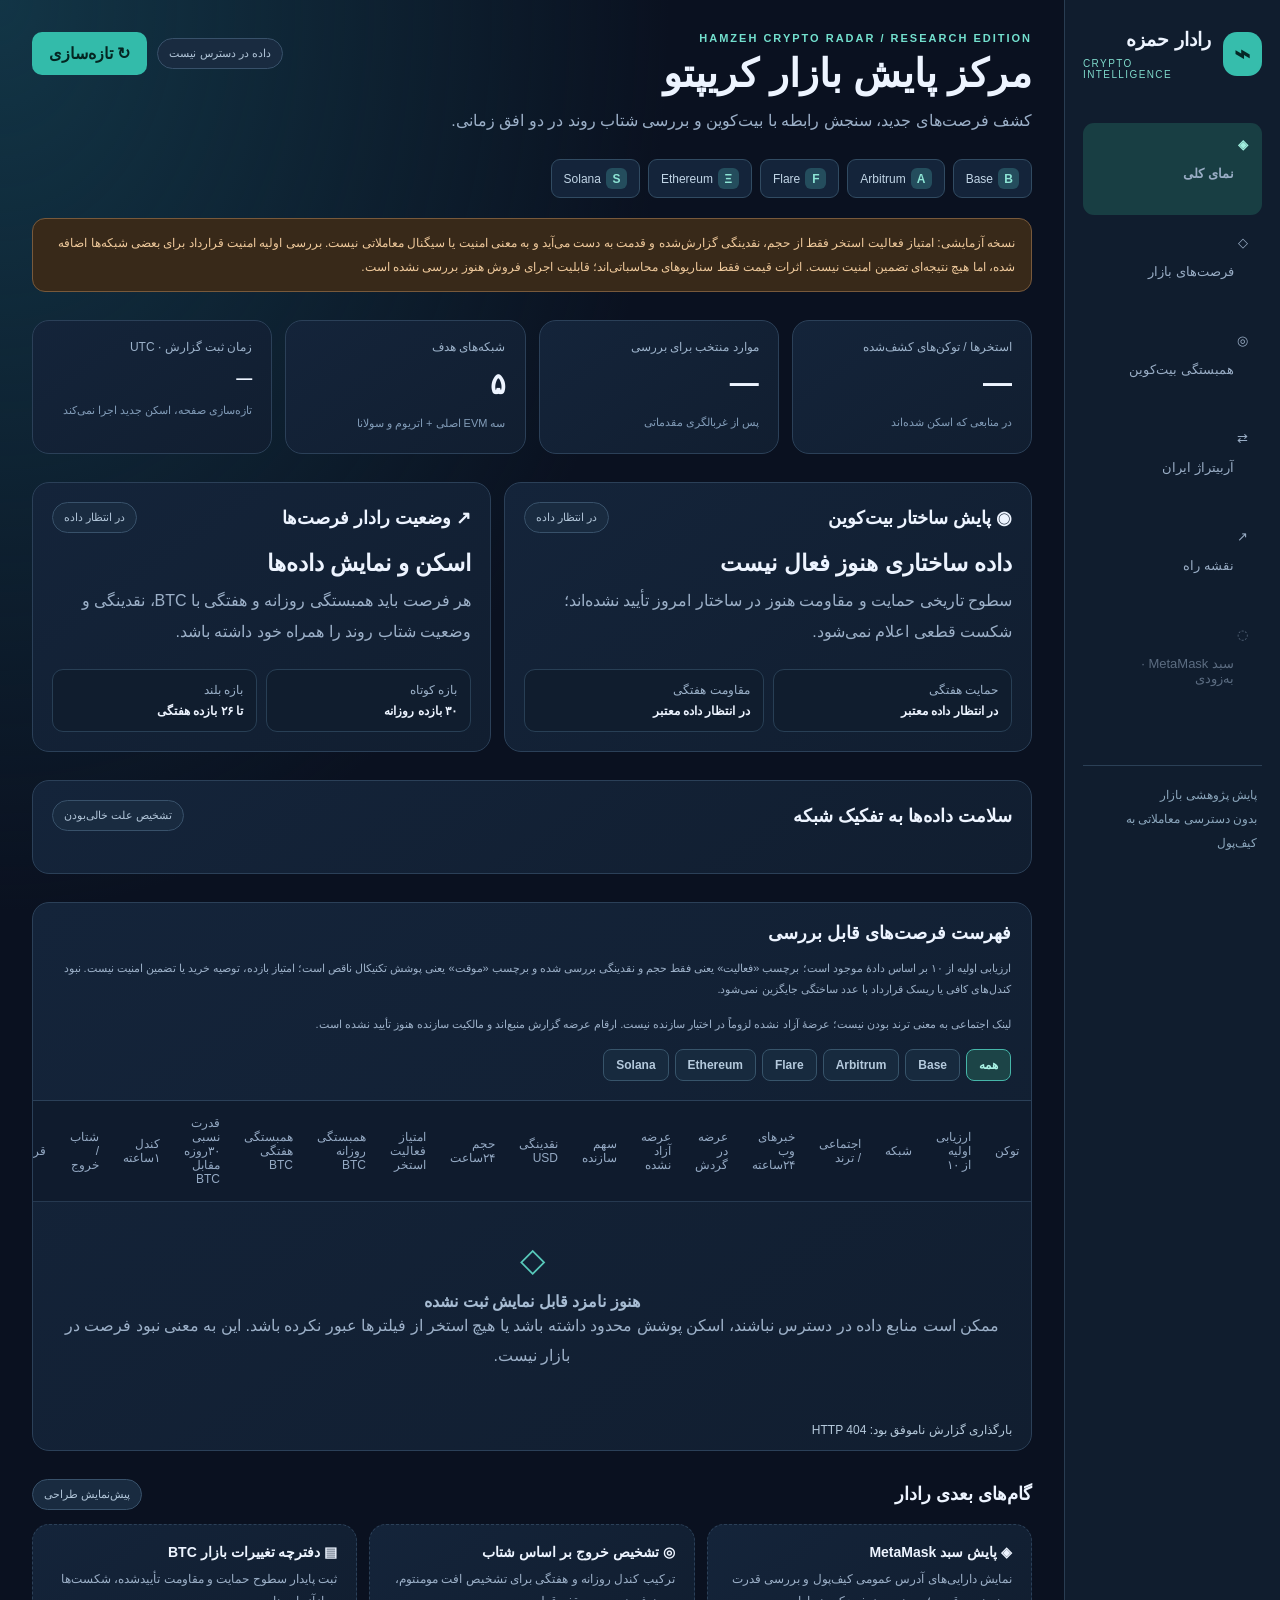
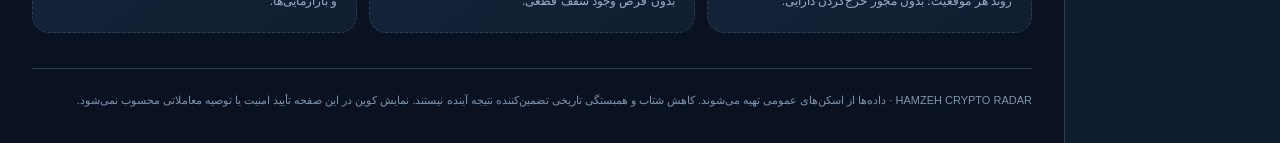
==== commit 2a14a5ab: "Link Iran arbitrage radar from main navigation" ====
--- a/index.html
+++ b/index.html
@@ -1,7 +1,7 @@
 <!doctype html><html lang="fa" dir="rtl"><head><meta charset="utf-8"><meta name="viewport" content="width=device-width,initial-scale=1"><title>رادار حمزه | Crypto Radar</title><meta name="theme-color" content="#0a1120"><style>
 :root{color-scheme:dark;font-family:Tahoma,Arial,sans-serif;color:#edf4ff;background:#0a1120}*{box-sizing:border-box}body{margin:0;background:radial-gradient(ellipse at 0 0,#123546 0,transparent 37%),#0a1120}a{color:#78dfd1;text-decoration:none}a:hover{text-decoration:underline}.layout{display:grid;grid-template-columns:216px minmax(0,1fr);max-width:1500px;margin:auto;min-height:100vh}.sidebar{border-left:1px solid #293d52;background:#101d2e;padding:28px 18px}.logo{display:flex;align-items:center;gap:12px}.mark{display:grid;place-items:center;width:44px;height:44px;border-radius:14px;background:#36bdac;color:#052625;font-size:27px;font-weight:900}.logo b{font-size:19px}.logo small{display:block;font-size:10px;color:#7fdacb;direction:ltr;letter-spacing:1.4px;margin-top:7px}.menu{margin-top:43px}.menu a,.menu span{display:block;color:#99adc5;padding:14px;border-radius:11px;margin-bottom:6px;font-size:13px}.menu .active{background:#183e43;color:#a1efdf;font-weight:bold}.menu .pending{opacity:.55}.sidebarfoot{margin-top:45px;padding:17px 5px;border-top:1px solid #2b4056;color:#8ba6bc;font-size:12px;line-height:2}.content{padding:32px;min-width:0;max-width:1200px;width:100%;margin:auto}header{display:flex;justify-content:space-between;gap:16px;align-items:flex-start;flex-wrap:wrap}h1{font-size:clamp(25px,3.5vw,39px);margin:7px 0 10px}.eyebrow{font-size:11px;letter-spacing:2px;color:#73e0ce;direction:ltr;text-align:right;font-weight:bold}p{color:#9cb0c8;line-height:1.9;margin:0}.actions{display:flex;gap:10px;align-items:center;flex-wrap:wrap}button{cursor:pointer;border:0;border-radius:10px;padding:12px 17px;font:inherit;background:#33bbaa;color:#042521;font-weight:bold}.tag{font-size:11px;color:#b1c5d8;background:#192b40;border:1px solid #38516a;border-radius:99px;padding:8px 11px}.networks{display:flex;flex-wrap:wrap;gap:8px;margin:23px 0 0}.network{border:1px solid #314b62;border-radius:9px;padding:8px 12px;color:#c1d5e6;font-size:12px;background:#14243a}.network strong{display:inline-grid;place-items:center;width:21px;height:21px;border-radius:6px;background:#244d5d;color:#8de5d5;margin-left:5px}.warning{border:1px solid #78593b;background:#382919;color:#efc99b;border-radius:13px;padding:12px 16px;font-size:12px;line-height:2;margin-top:20px}.grid{display:grid;grid-template-columns:repeat(4,minmax(0,1fr));gap:13px}.card{background:linear-gradient(145deg,#14243a,#111e30);border:1px solid #2b4058;border-radius:17px;padding:19px;min-width:0}.section{margin-top:28px}.sectionhead{display:flex;align-items:center;justify-content:space-between;gap:14px;flex-wrap:wrap;margin-bottom:14px}.sectionhead h2{font-size:18px;margin:0}.label{color:#9cb2ca;font-size:12px}.number{font-size:29px;font-weight:800;margin-top:13px;direction:ltr;text-align:right;font-variant-numeric:tabular-nums}.value{font-size:16px;font-weight:700;margin-top:16px;direction:ltr;text-align:right}.fine{font-size:11px;color:#829cb8;line-height:1.9;margin-top:12px}.two{display:grid;grid-template-columns:1.15fr 1fr;gap:13px}.state{font-size:23px;font-weight:bold;margin:17px 0 9px}.rows{display:grid;grid-template-columns:1fr 1fr;gap:9px;margin-top:22px}.mini{border-radius:11px;background:#101d2e;border:1px solid #283f55;padding:13px;font-size:12px}.mini b{display:block;margin-top:7px;color:#edf4ff}.tablecard{padding:0;overflow:hidden}.tabletop{display:flex;justify-content:space-between;align-items:center;padding:19px 20px;gap:14px;flex-wrap:wrap;border-bottom:1px solid #2b4058}.tabletop h2{margin:0;font-size:18px}.filters{display:flex;gap:6px;flex-wrap:wrap}.filter{border:1px solid #37546a;background:#172a3e;border-radius:8px;color:#b5cadd;padding:8px 12px;font-size:12px}.filter.active{border-color:#46b6a9;background:#1c4447;color:#a9f2e5}.scroller{overflow:auto}table{width:100%;min-width:840px;border-collapse:collapse}th,td{text-align:right;padding:15px 12px;border-bottom:1px solid #263950;font-size:12px}th{font-weight:500;color:#95aac4;background:#0f1b2d}td{color:#dee9f4}.ticker{font-weight:800;font-size:13px}.empty{text-align:center;padding:38px 16px;color:#a7bcd3}.empty i{font-size:33px;display:block;font-style:normal;margin-bottom:13px;color:#58cabb}.coming{display:grid;grid-template-columns:repeat(3,1fr);gap:12px}.coming .card{border-style:dashed}.coming h3{margin:0 0 8px;font-size:14px}.coming p{font-size:12px}footer{margin-top:35px;border-top:1px solid #2b4058;padding-top:20px;color:#7d95b0;font-size:11px;line-height:2}#message{font-size:12px;color:#b7cbdd}.mono{font-family:monospace;direction:ltr;unicode-bidi:isolate}
 @media(max-width:1100px){.layout{grid-template-columns:74px 1fr}.sidebar{padding:18px 8px}.logo>div:last-child,.sidebarfoot,.menu a span{display:none}.menu a{text-align:center}.content{padding:24px}.grid{grid-template-columns:repeat(2,1fr)}}@media(max-width:740px){.layout{display:block}.sidebar{display:none}.content{padding:19px 13px}.grid,.two,.coming{grid-template-columns:1fr}.rows{grid-template-columns:1fr 1fr}.actions{width:100%}.number{font-size:27px}}
-</style></head><body><div class="layout"><aside class="sidebar"><div class="logo"><div class="mark">⌁</div><div><b>رادار حمزه</b><small>CRYPTO INTELLIGENCE</small></div></div><nav class="menu"><a class="active" href="#overview">◈ <span>نمای کلی</span></a><a href="#opportunities">◇ <span>فرصت‌های بازار</span></a><a href="#correlations">◎ <span>همبستگی بیت‌کوین</span></a><a href="#roadmap">↗ <span>نقشه راه</span></a><span class="pending">◌ <span>سبد MetaMask · به‌زودی</span></span></nav><div class="sidebarfoot">پایش پژوهشی بازار<br>بدون دسترسی معاملاتی به کیف‌پول</div></aside><main class="content" id="overview"><header><div><div class="eyebrow">HAMZEH CRYPTO RADAR / RESEARCH EDITION</div><h1>مرکز پایش بازار کریپتو</h1><p>کشف فرصت‌های جدید، سنجش رابطه با بیت‌کوین و بررسی شتاب روند در دو افق زمانی.</p></div><div class="actions"><span class="tag" id="report-status">در حال دریافت گزارش</span><button id="refresh">↻ تازه‌سازی</button></div></header>
+</style></head><body><div class="layout"><aside class="sidebar"><div class="logo"><div class="mark">⌁</div><div><b>رادار حمزه</b><small>CRYPTO INTELLIGENCE</small></div></div><nav class="menu"><a class="active" href="#overview">◈ <span>نمای کلی</span></a><a href="#opportunities">◇ <span>فرصت‌های بازار</span></a><a href="#correlations">◎ <span>همبستگی بیت‌کوین</span></a><a href="./arbitrage.html">⇄ <span>آربیتراژ ایران</span></a><a href="#roadmap">↗ <span>نقشه راه</span></a><span class="pending">◌ <span>سبد MetaMask · به‌زودی</span></span></nav><div class="sidebarfoot">پایش پژوهشی بازار<br>بدون دسترسی معاملاتی به کیف‌پول</div></aside><main class="content" id="overview"><header><div><div class="eyebrow">HAMZEH CRYPTO RADAR / RESEARCH EDITION</div><h1>مرکز پایش بازار کریپتو</h1><p>کشف فرصت‌های جدید، سنجش رابطه با بیت‌کوین و بررسی شتاب روند در دو افق زمانی.</p></div><div class="actions"><span class="tag" id="report-status">در حال دریافت گزارش</span><button id="refresh">↻ تازه‌سازی</button></div></header>
 <div class="networks" aria-label="شبکه‌های تحت پوشش"><span class="network"><strong>B</strong>Base</span><span class="network"><strong>A</strong>Arbitrum</span><span class="network"><strong>F</strong>Flare</span><span class="network"><strong>Ξ</strong>Ethereum</span><span class="network"><strong>S</strong>Solana</span></div>
 <div class="warning">نسخه آزمایشی: امتیاز فعالیت استخر فقط از حجم، نقدینگی گزارش‌شده و قدمت به دست می‌آید و به معنی امنیت یا سیگنال معاملاتی نیست. بررسی اولیه امنیت قرارداد برای بعضی شبکه‌ها اضافه شده، اما هیچ نتیجه‌ای تضمین امنیت نیست. اثرات قیمت فقط سناریوهای محاسباتی‌اند؛ قابلیت اجرای فروش هنوز بررسی نشده است.</div>
 <section class="section grid"><div class="card"><div class="label">استخرها / توکن‌های کشف‌شده</div><div class="number" id="found">—</div><div class="fine">در منابعی که اسکن شده‌اند</div></div><div class="card"><div class="label">موارد منتخب برای بررسی</div><div class="number" id="count">—</div><div class="fine">پس از غربالگری مقدماتی</div></div><div class="card"><div class="label">شبکه‌های هدف</div><div class="number">۵</div><div class="fine">سه EVM اصلی + اتریوم و سولانا</div></div><div class="card"><div class="label">زمان ثبت گزارش · UTC</div><div class="value" id="updated">—</div><div class="fine">تازه‌سازی صفحه، اسکن جدید اجرا نمی‌کند</div></div></section>
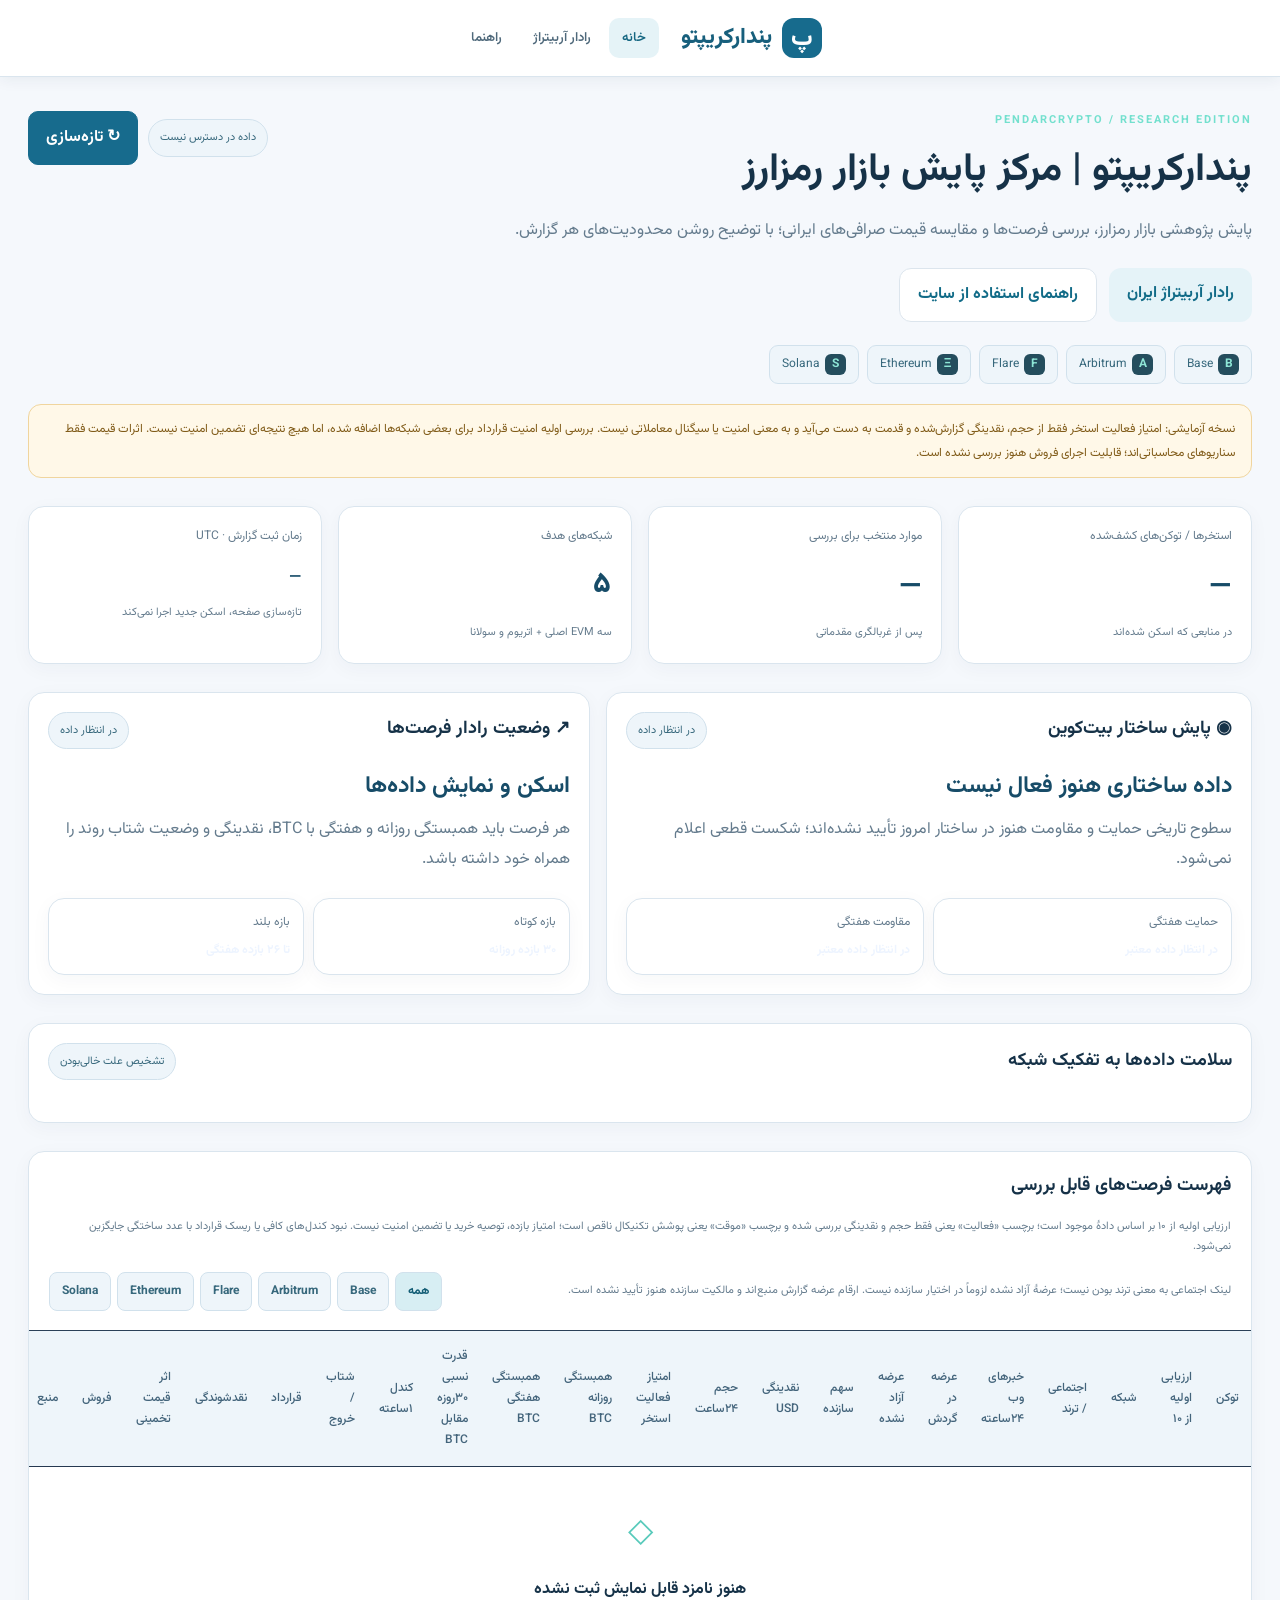
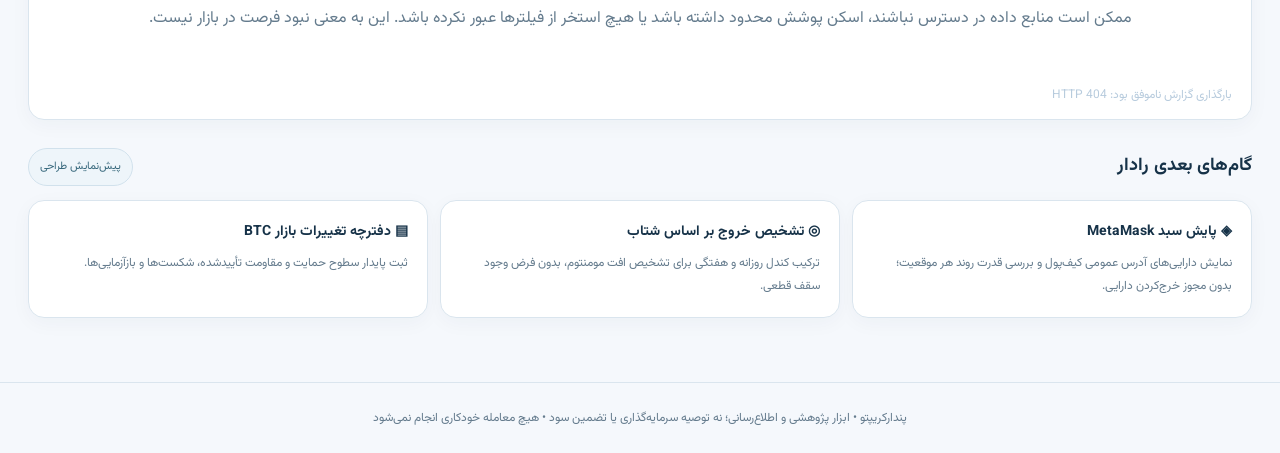
==== commit c0c060c4: "Apply PendarCrypto branding light UI shared header and Vazirmatn to index.html" ====
--- a/index.html
+++ b/index.html
@@ -1,13 +1,13 @@
-<!doctype html><html lang="fa" dir="rtl"><head><meta charset="utf-8"><meta name="viewport" content="width=device-width,initial-scale=1"><title>رادار حمزه | Crypto Radar</title><meta name="theme-color" content="#0a1120"><style>
+<!doctype html><html lang="fa" dir="rtl"><head><meta charset="utf-8"><meta name="viewport" content="width=device-width,initial-scale=1"><title>پندارکریپتو | Crypto Radar</title><meta name="theme-color" content="#0a1120"><style>
 :root{color-scheme:dark;font-family:Tahoma,Arial,sans-serif;color:#edf4ff;background:#0a1120}*{box-sizing:border-box}body{margin:0;background:radial-gradient(ellipse at 0 0,#123546 0,transparent 37%),#0a1120}a{color:#78dfd1;text-decoration:none}a:hover{text-decoration:underline}.layout{display:grid;grid-template-columns:216px minmax(0,1fr);max-width:1500px;margin:auto;min-height:100vh}.sidebar{border-left:1px solid #293d52;background:#101d2e;padding:28px 18px}.logo{display:flex;align-items:center;gap:12px}.mark{display:grid;place-items:center;width:44px;height:44px;border-radius:14px;background:#36bdac;color:#052625;font-size:27px;font-weight:900}.logo b{font-size:19px}.logo small{display:block;font-size:10px;color:#7fdacb;direction:ltr;letter-spacing:1.4px;margin-top:7px}.menu{margin-top:43px}.menu a,.menu span{display:block;color:#99adc5;padding:14px;border-radius:11px;margin-bottom:6px;font-size:13px}.menu .active{background:#183e43;color:#a1efdf;font-weight:bold}.menu .pending{opacity:.55}.sidebarfoot{margin-top:45px;padding:17px 5px;border-top:1px solid #2b4056;color:#8ba6bc;font-size:12px;line-height:2}.content{padding:32px;min-width:0;max-width:1200px;width:100%;margin:auto}header{display:flex;justify-content:space-between;gap:16px;align-items:flex-start;flex-wrap:wrap}h1{font-size:clamp(25px,3.5vw,39px);margin:7px 0 10px}.eyebrow{font-size:11px;letter-spacing:2px;color:#73e0ce;direction:ltr;text-align:right;font-weight:bold}p{color:#9cb0c8;line-height:1.9;margin:0}.actions{display:flex;gap:10px;align-items:center;flex-wrap:wrap}button{cursor:pointer;border:0;border-radius:10px;padding:12px 17px;font:inherit;background:#33bbaa;color:#042521;font-weight:bold}.tag{font-size:11px;color:#b1c5d8;background:#192b40;border:1px solid #38516a;border-radius:99px;padding:8px 11px}.networks{display:flex;flex-wrap:wrap;gap:8px;margin:23px 0 0}.network{border:1px solid #314b62;border-radius:9px;padding:8px 12px;color:#c1d5e6;font-size:12px;background:#14243a}.network strong{display:inline-grid;place-items:center;width:21px;height:21px;border-radius:6px;background:#244d5d;color:#8de5d5;margin-left:5px}.warning{border:1px solid #78593b;background:#382919;color:#efc99b;border-radius:13px;padding:12px 16px;font-size:12px;line-height:2;margin-top:20px}.grid{display:grid;grid-template-columns:repeat(4,minmax(0,1fr));gap:13px}.card{background:linear-gradient(145deg,#14243a,#111e30);border:1px solid #2b4058;border-radius:17px;padding:19px;min-width:0}.section{margin-top:28px}.sectionhead{display:flex;align-items:center;justify-content:space-between;gap:14px;flex-wrap:wrap;margin-bottom:14px}.sectionhead h2{font-size:18px;margin:0}.label{color:#9cb2ca;font-size:12px}.number{font-size:29px;font-weight:800;margin-top:13px;direction:ltr;text-align:right;font-variant-numeric:tabular-nums}.value{font-size:16px;font-weight:700;margin-top:16px;direction:ltr;text-align:right}.fine{font-size:11px;color:#829cb8;line-height:1.9;margin-top:12px}.two{display:grid;grid-template-columns:1.15fr 1fr;gap:13px}.state{font-size:23px;font-weight:bold;margin:17px 0 9px}.rows{display:grid;grid-template-columns:1fr 1fr;gap:9px;margin-top:22px}.mini{border-radius:11px;background:#101d2e;border:1px solid #283f55;padding:13px;font-size:12px}.mini b{display:block;margin-top:7px;color:#edf4ff}.tablecard{padding:0;overflow:hidden}.tabletop{display:flex;justify-content:space-between;align-items:center;padding:19px 20px;gap:14px;flex-wrap:wrap;border-bottom:1px solid #2b4058}.tabletop h2{margin:0;font-size:18px}.filters{display:flex;gap:6px;flex-wrap:wrap}.filter{border:1px solid #37546a;background:#172a3e;border-radius:8px;color:#b5cadd;padding:8px 12px;font-size:12px}.filter.active{border-color:#46b6a9;background:#1c4447;color:#a9f2e5}.scroller{overflow:auto}table{width:100%;min-width:840px;border-collapse:collapse}th,td{text-align:right;padding:15px 12px;border-bottom:1px solid #263950;font-size:12px}th{font-weight:500;color:#95aac4;background:#0f1b2d}td{color:#dee9f4}.ticker{font-weight:800;font-size:13px}.empty{text-align:center;padding:38px 16px;color:#a7bcd3}.empty i{font-size:33px;display:block;font-style:normal;margin-bottom:13px;color:#58cabb}.coming{display:grid;grid-template-columns:repeat(3,1fr);gap:12px}.coming .card{border-style:dashed}.coming h3{margin:0 0 8px;font-size:14px}.coming p{font-size:12px}footer{margin-top:35px;border-top:1px solid #2b4058;padding-top:20px;color:#7d95b0;font-size:11px;line-height:2}#message{font-size:12px;color:#b7cbdd}.mono{font-family:monospace;direction:ltr;unicode-bidi:isolate}
 @media(max-width:1100px){.layout{grid-template-columns:74px 1fr}.sidebar{padding:18px 8px}.logo>div:last-child,.sidebarfoot,.menu a span{display:none}.menu a{text-align:center}.content{padding:24px}.grid{grid-template-columns:repeat(2,1fr)}}@media(max-width:740px){.layout{display:block}.sidebar{display:none}.content{padding:19px 13px}.grid,.two,.coming{grid-template-columns:1fr}.rows{grid-template-columns:1fr 1fr}.actions{width:100%}.number{font-size:27px}}
-</style></head><body><div class="layout"><aside class="sidebar"><div class="logo"><div class="mark">⌁</div><div><b>رادار حمزه</b><small>CRYPTO INTELLIGENCE</small></div></div><nav class="menu"><a class="active" href="#overview">◈ <span>نمای کلی</span></a><a href="#opportunities">◇ <span>فرصت‌های بازار</span></a><a href="#correlations">◎ <span>همبستگی بیت‌کوین</span></a><a href="./arbitrage.html">⇄ <span>آربیتراژ ایران</span></a><a href="#roadmap">↗ <span>نقشه راه</span></a><span class="pending">◌ <span>سبد MetaMask · به‌زودی</span></span></nav><div class="sidebarfoot">پایش پژوهشی بازار<br>بدون دسترسی معاملاتی به کیف‌پول</div></aside><main class="content" id="overview"><header><div><div class="eyebrow">HAMZEH CRYPTO RADAR / RESEARCH EDITION</div><h1>مرکز پایش بازار کریپتو</h1><p>کشف فرصت‌های جدید، سنجش رابطه با بیت‌کوین و بررسی شتاب روند در دو افق زمانی.</p></div><div class="actions"><span class="tag" id="report-status">در حال دریافت گزارش</span><button id="refresh">↻ تازه‌سازی</button></div></header>
-<div class="networks" aria-label="شبکه‌های تحت پوشش"><span class="network"><strong>B</strong>Base</span><span class="network"><strong>A</strong>Arbitrum</span><span class="network"><strong>F</strong>Flare</span><span class="network"><strong>Ξ</strong>Ethereum</span><span class="network"><strong>S</strong>Solana</span></div>
+</style><link rel="stylesheet" href="./styles.css"></head><body><div class="layout"><aside class="sidebar"><div class="logo"><div class="mark">⌁</div><div><b>پندارکریپتو</b><small>CRYPTO INTELLIGENCE</small></div></div><nav class="menu"><a class="active" href="#overview">◈ <span>نمای کلی</span></a><a href="#opportunities">◇ <span>فرصت‌های بازار</span></a><a href="#correlations">◎ <span>همبستگی بیت‌کوین</span></a><a href="./arbitrage.html">⇄ <span>آربیتراژ ایران</span></a><a href="#roadmap">↗ <span>نقشه راه</span></a><span class="pending">◌ <span>سبد MetaMask · به‌زودی</span></span></nav><div class="sidebarfoot">پایش پژوهشی بازار<br>بدون دسترسی معاملاتی به کیف‌پول</div></aside><main class="content" id="overview"><header><div><div class="eyebrow">PENDARCRYPTO / RESEARCH EDITION</div><h1>پندارکریپتو | مرکز پایش بازار رمزارز</h1><p>پایش پژوهشی بازار رمزارز، بررسی فرصت‌ها و مقایسه قیمت صرافی‌های ایرانی؛ با توضیح روشن محدودیت‌های هر گزارش.</p></div><div class="actions"><span class="tag" id="report-status">در حال دریافت گزارش</span><button id="refresh">↻ تازه‌سازی</button></div></header>
+<div class="pc-quicklinks" style="display:flex;flex-wrap:wrap;gap:12px;margin:22px 0"><a href="./arbitrage.html" style="padding:12px 18px;background:#e5f3f8;border-radius:12px;font-weight:700">رادار آربیتراژ ایران</a><a href="./guide.html" style="padding:12px 18px;background:#fff;border:1px solid #dce5ed;border-radius:12px;font-weight:700">راهنمای استفاده از سایت</a></div><div class="networks" aria-label="شبکه‌های تحت پوشش"><span class="network"><strong>B</strong>Base</span><span class="network"><strong>A</strong>Arbitrum</span><span class="network"><strong>F</strong>Flare</span><span class="network"><strong>Ξ</strong>Ethereum</span><span class="network"><strong>S</strong>Solana</span></div>
 <div class="warning">نسخه آزمایشی: امتیاز فعالیت استخر فقط از حجم، نقدینگی گزارش‌شده و قدمت به دست می‌آید و به معنی امنیت یا سیگنال معاملاتی نیست. بررسی اولیه امنیت قرارداد برای بعضی شبکه‌ها اضافه شده، اما هیچ نتیجه‌ای تضمین امنیت نیست. اثرات قیمت فقط سناریوهای محاسباتی‌اند؛ قابلیت اجرای فروش هنوز بررسی نشده است.</div>
 <section class="section grid"><div class="card"><div class="label">استخرها / توکن‌های کشف‌شده</div><div class="number" id="found">—</div><div class="fine">در منابعی که اسکن شده‌اند</div></div><div class="card"><div class="label">موارد منتخب برای بررسی</div><div class="number" id="count">—</div><div class="fine">پس از غربالگری مقدماتی</div></div><div class="card"><div class="label">شبکه‌های هدف</div><div class="number">۵</div><div class="fine">سه EVM اصلی + اتریوم و سولانا</div></div><div class="card"><div class="label">زمان ثبت گزارش · UTC</div><div class="value" id="updated">—</div><div class="fine">تازه‌سازی صفحه، اسکن جدید اجرا نمی‌کند</div></div></section>
 <section class="section two"><div class="card" id="correlations"><div class="sectionhead"><h2>◉ پایش ساختار بیت‌کوین</h2><span class="tag" id="btc-state">در انتظار داده</span></div><div class="state" id="btc-close">داده ساختاری هنوز فعال نیست</div><p id="btc-note">سطوح تاریخی حمایت و مقاومت هنوز در ساختار امروز تأیید نشده‌اند؛ شکست قطعی اعلام نمی‌شود.</p><div class="rows"><div class="mini"><span class="label">حمایت هفتگی</span><b id="btc-support">در انتظار داده معتبر</b></div><div class="mini"><span class="label">مقاومت هفتگی</span><b id="btc-resistance">در انتظار داده معتبر</b></div></div></div><div class="card"><div class="sectionhead"><h2>↗ وضعیت رادار فرصت‌ها</h2><span class="tag" id="radar-health">در انتظار داده</span></div><div class="state" id="radar-summary">اسکن و نمایش داده‌ها</div><p id="radar-explain">هر فرصت باید همبستگی روزانه و هفتگی با BTC، نقدینگی و وضعیت شتاب روند را همراه خود داشته باشد.</p><div class="rows"><div class="mini"><span class="label">بازه کوتاه</span><b>۳۰ بازده روزانه</b></div><div class="mini"><span class="label">بازه بلند</span><b>تا ۲۶ بازده هفتگی</b></div></div></div></section>
 <section class="section"><div class="card"><div class="sectionhead"><h2>سلامت داده‌ها به تفکیک شبکه</h2><span class="tag">تشخیص علت خالی‌بودن</span></div><div id="network-health" class="networks"></div></div></section><section class="section" id="opportunities"><div class="card tablecard"><div class="tabletop"><h2>فهرست فرصت‌های قابل بررسی</h2><p style="font-size:11px">ارزیابی اولیه از ۱۰ بر اساس دادهٔ موجود است؛ برچسب «فعالیت» یعنی فقط حجم و نقدینگی بررسی شده و برچسب «موقت» یعنی پوشش تکنیکال ناقص است؛ امتیاز بازده، توصیه خرید یا تضمین امنیت نیست. نبود کندل‌های کافی یا ریسک قرارداد با عدد ساختگی جایگزین نمی‌شود.</p><p style="font-size:11px">لینک اجتماعی به معنی ترند بودن نیست؛ عرضهٔ آزاد نشده لزوماً در اختیار سازنده نیست. ارقام عرضه گزارش منبع‌اند و مالکیت سازنده هنوز تأیید نشده است.</p><div class="filters"><button class="filter active" data-network="all">همه</button><button class="filter" data-network="base">Base</button><button class="filter" data-network="arbitrum">Arbitrum</button><button class="filter" data-network="flare">Flare</button><button class="filter" data-network="ethereum">Ethereum</button><button class="filter" data-network="solana">Solana</button></div></div><div class="scroller"><table><thead><tr><th>توکن</th><th>ارزیابی اولیه از ۱۰</th><th>شبکه</th><th>اجتماعی / ترند</th><th>خبرهای وب ۲۴ساعته</th><th>عرضه در گردش</th><th>عرضه آزاد نشده</th><th>سهم سازنده</th><th>نقدینگی USD</th><th>حجم ۲۴ساعت</th><th>امتیاز فعالیت استخر</th><th>همبستگی روزانه BTC</th><th>همبستگی هفتگی BTC</th><th>قدرت نسبی ۳۰روزه مقابل BTC</th><th>کندل ۱ساعته</th><th>شتاب / خروج</th><th>قرارداد</th><th>نقدشوندگی</th><th>اثر قیمت تخمینی</th><th>فروش</th><th>منبع</th></tr></thead><tbody id="rows"></tbody></table></div><div class="empty" id="empty" hidden><i>◇</i><b>هنوز نامزد قابل نمایش ثبت نشده</b><p>ممکن است منابع داده در دسترس نباشند، اسکن پوشش محدود داشته باشد یا هیچ استخر از فیلترها عبور نکرده باشد. این به معنی نبود فرصت در بازار نیست.</p></div><div style="padding:13px 19px" id="message" role="status" aria-live="polite"></div></div></section>
-<section class="section" id="roadmap"><div class="sectionhead"><h2>گام‌های بعدی رادار</h2><span class="tag">پیش‌نمایش طراحی</span></div><div class="coming"><div class="card"><h3>◈ پایش سبد MetaMask</h3><p>نمایش دارایی‌های آدرس عمومی کیف‌پول و بررسی قدرت روند هر موقعیت؛ بدون مجوز خرج‌کردن دارایی.</p></div><div class="card"><h3>◎ تشخیص خروج بر اساس شتاب</h3><p>ترکیب کندل روزانه و هفتگی برای تشخیص افت مومنتوم، بدون فرض وجود سقف قطعی.</p></div><div class="card"><h3>▤ دفترچه تغییرات بازار BTC</h3><p>ثبت پایدار سطوح حمایت و مقاومت تأییدشده، شکست‌ها و بازآزمایی‌ها.</p></div></div></section><footer>HAMZEH CRYPTO RADAR · داده‌ها از اسکن‌های عمومی تهیه می‌شوند. کاهش شتاب و همبستگی تاریخی تضمین‌کننده نتیجه آینده نیستند. نمایش کوین در این صفحه تأیید امنیت یا توصیه معاملاتی محسوب نمی‌شود.</footer></main></div>
+<section class="section" id="roadmap"><div class="sectionhead"><h2>گام‌های بعدی رادار</h2><span class="tag">پیش‌نمایش طراحی</span></div><div class="coming"><div class="card"><h3>◈ پایش سبد MetaMask</h3><p>نمایش دارایی‌های آدرس عمومی کیف‌پول و بررسی قدرت روند هر موقعیت؛ بدون مجوز خرج‌کردن دارایی.</p></div><div class="card"><h3>◎ تشخیص خروج بر اساس شتاب</h3><p>ترکیب کندل روزانه و هفتگی برای تشخیص افت مومنتوم، بدون فرض وجود سقف قطعی.</p></div><div class="card"><h3>▤ دفترچه تغییرات بازار BTC</h3><p>ثبت پایدار سطوح حمایت و مقاومت تأییدشده، شکست‌ها و بازآزمایی‌ها.</p></div></div></section><footer>PENDARCRYPTO · داده‌ها از اسکن‌های عمومی تهیه می‌شوند. کاهش شتاب و همبستگی تاریخی تضمین‌کننده نتیجه آینده نیستند. نمایش کوین در این صفحه تأیید امنیت یا توصیه معاملاتی محسوب نمی‌شود.</footer></main></div>
 <script>
 const $=id=>document.getElementById(id);let all=[],filter='all';const money=n=>Number(n||0).toLocaleString('en-US',{maximumFractionDigits:0});function td(tr,val,cls){const x=document.createElement('td');x.textContent=val;if(cls)x.className=cls;tr.append(x)}
 function correlation(obj){if(obj&&obj.status==='ok'&&Number.isFinite(Number(obj.coefficient)))return (obj.coefficient>=0?'+':'')+Number(obj.coefficient).toFixed(2);return 'داده ناکافی'}
@@ -100,4 +100,4 @@
 }
 $('refresh').onclick=load;
 load();
-</script></body></html>+</script><script src="./site.js" defer></script></body></html>
--- a/styles.css
+++ b/styles.css
@@ -0,0 +1,12 @@
+@import url('https://fonts.googleapis.com/css2?family=Vazirmatn:wght@300;400;500;600;700;800&display=swap');
+:root{color-scheme:light!important;font-family:Vazirmatn,Tahoma,sans-serif!important;background:#f5f8fc!important;color:#193146!important;--blue:#176b8d;--border:#dae5ee;--muted:#637c90}
+html{scroll-behavior:smooth}*{box-sizing:border-box}body{font-family:Vazirmatn,Tahoma,sans-serif!important;background:#f5f8fc!important;color:#193146!important;line-height:1.75}
+body::before{content:none!important}h1,h2,h3,h4,b,strong,th{color:#163248}p,.small,.muted,.label,.fine,footer{color:#647b8d!important}a{color:#116b87!important}a:hover{text-decoration:underline}button,select,input{font-family:Vazirmatn,Tahoma,sans-serif!important}button{cursor:pointer}input,select{background:#fff!important;color:#193146!important;border:1px solid #c5d5e3!important;border-radius:10px}input:focus,select:focus,button:focus-visible,a:focus-visible{outline:3px solid #99cce0;outline-offset:2px}
+main,.content{max-width:1280px!important;margin:auto!important}.content{padding:28px!important}.sidebar{background:#fff!important;border-color:var(--border)!important}.sidebar .menu a,.menu span{color:#426578!important}.sidebar .active{background:#e6f4f7!important;color:#176b8d!important}
+.card,.panel,.mini,.tablewrap,.tablecard{background:#fff!important;border:1px solid var(--border)!important;box-shadow:0 5px 20px rgba(20,58,86,.04)!important;color:#193146!important;border-radius:16px!important}
+.grid,.cards,.two{gap:16px!important}.warning,.banner{background:#fff8e8!important;border:1px solid #f0d59e!important;color:#805b18!important}.tag,.pill,.network,.filter{background:#eef5fa!important;color:#37687c!important;border-color:#d1e1ec!important}.filter.active{background:#d7eef3!important;color:#135d75!important}.tablewrap,.scroller{overflow:auto}table{border-collapse:collapse}th{background:#eef5fa!important;color:#43647b!important}td{background:#fff!important;color:#263d50!important;border-color:#e1eaf0!important}tr:hover td{background:#f6fbfd!important}.number,.value,.state,.ticker{color:#174c68!important}.empty,.status{color:#627b8e!important}.positive{color:#16825d!important}.negative{color:#c65442!important}
+button:not(.filter){background:#176b8d!important;color:#fff!important;border:1px solid #176b8d!important;border-radius:10px!important}button:hover{filter:brightness(.96)}
+.pc-header{position:sticky;top:0;z-index:100;background:rgba(255,255,255,.96);backdrop-filter:blur(12px);border-bottom:1px solid var(--border);box-shadow:0 3px 14px #142f4510}.pc-inner{max-width:1280px;margin:auto;min-height:76px;padding:12px 20px;display:flex;align-items:center;justify-content:space-between;gap:22px}.pc-brand{display:flex;align-items:center;gap:10px;text-decoration:none!important;font-weight:800;font-size:22px;color:#175f7c!important;white-space:nowrap}.pc-logo{width:40px;height:40px;display:grid;place-items:center;background:#176b8d;color:white;border-radius:12px;font-size:24px}.pc-nav{display:flex;flex-wrap:wrap;gap:5px}.pc-nav a{padding:9px 13px;border-radius:10px;color:#4f697b!important;font-size:13px;font-weight:600;text-decoration:none}.pc-nav a.current,.pc-nav a:hover{background:#e5f3f7;color:#156782!important}.pc-sub{color:#657f92;font-size:12px}.pc-footer{margin:36px auto 0;max-width:1280px;border-top:1px solid var(--border);padding:23px;color:#647b8d;font-size:12px;text-align:center}
+body:has(.pc-header) .layout{min-height:auto;display:block;max-width:none}body:has(.pc-header) .sidebar{display:none!important}body:has(.pc-header) main.content{max-width:1280px}
+body:has(.pc-header) footer:not(.pc-footer){display:none}body:has(.pc-header) .content>header{margin-top:6px}
+@media(max-width:750px){.pc-inner{display:block;padding:10px 13px;min-height:0}.pc-brand{font-size:20px}.pc-nav{flex-wrap:nowrap;overflow-x:auto;padding-top:8px;scrollbar-width:thin}.pc-nav a{flex:0 0 auto;white-space:nowrap;padding:8px 10px}.content{padding:16px!important}.grid,.two,.cards{grid-template-columns:1fr!important}table{font-size:12px}.pc-sub{display:none}}
